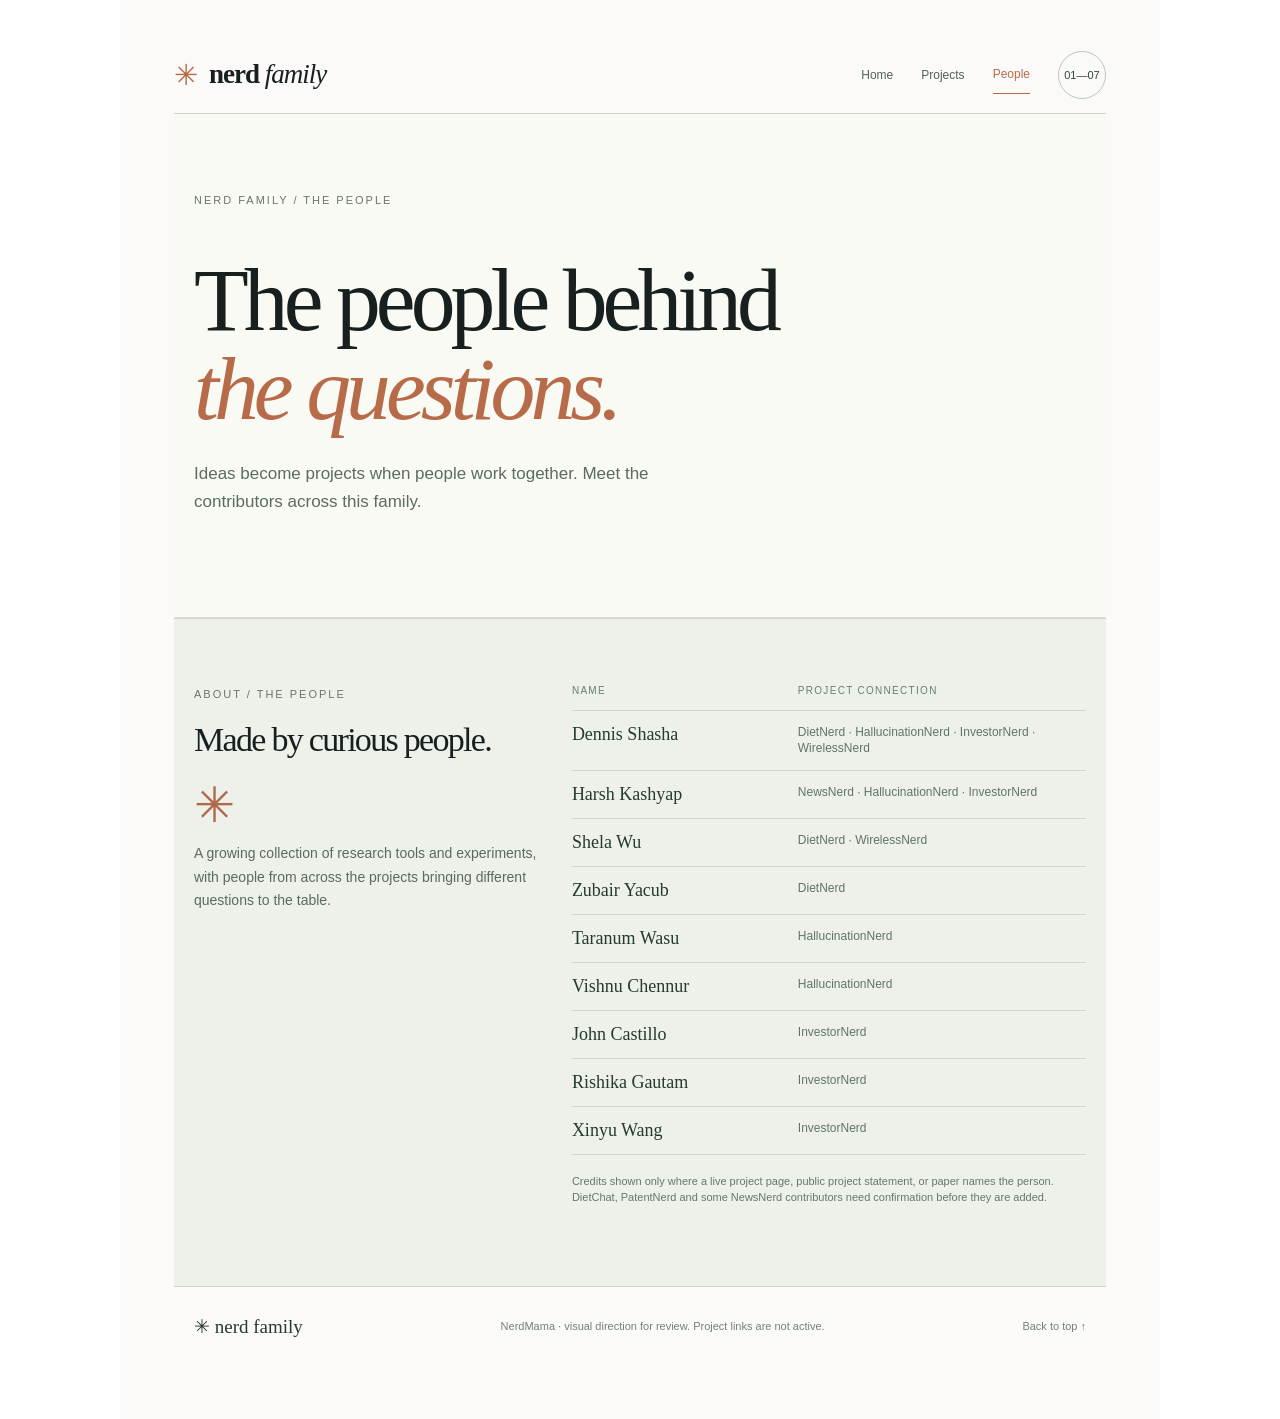
==== people.html @ 0ee161cc "Add Nerd family review site" ====
<!doctype html><html lang="en"><head><meta charset="utf-8"><meta name="viewport" content="width=device-width,initial-scale=1"><meta name="color-scheme" content="light"><title>Nerd family - People</title><link rel="stylesheet" href="styles.css"></head><body><div class="file-card"><div class="site-shell"><header class="masthead"><a href="index.html" class="brand" aria-label="Nerd family home"><span class="brand-symbol">✳</span><span>nerd<span class="brand-small"> family</span></span></a><nav class="mast-right" aria-label="Main navigation"><a href="index.html">Home</a><a href="index.html#projects">Projects</a><a href="people.html" aria-current="page">People</a><span class="edition">01—07</span></nav></header><main class="people-page"><div class="people-page-lead"><span class="eyebrow">NERD FAMILY / THE PEOPLE</span><h1>The people behind<br/><em>the questions.</em></h1><p>Ideas become projects when people work together. Meet the contributors across this family.</p></div><section class="about" id="about"><div class="about-intro"><span class="eyebrow">ABOUT / THE PEOPLE</span><h2>Made by curious people.</h2><div class="about-asterisk" aria-hidden="true">✳</div><p>A growing collection of research tools and experiments, with people from across the projects bringing different questions to the table.</p></div><div class="about-list"><div class="about-row about-head"><span>NAME</span><span>PROJECT CONNECTION</span></div><div class="about-row"><strong>Dennis Shasha</strong><span>DietNerd · HallucinationNerd · InvestorNerd · WirelessNerd</span></div><div class="about-row"><strong>Harsh Kashyap</strong><span>NewsNerd · HallucinationNerd · InvestorNerd</span></div><div class="about-row"><strong>Shela Wu</strong><span>DietNerd · WirelessNerd</span></div><div class="about-row"><strong>Zubair Yacub</strong><span>DietNerd</span></div><div class="about-row"><strong>Taranum Wasu</strong><span>HallucinationNerd</span></div><div class="about-row"><strong>Vishnu Chennur</strong><span>HallucinationNerd</span></div><div class="about-row"><strong>John Castillo</strong><span>InvestorNerd</span></div><div class="about-row"><strong>Rishika Gautam</strong><span>InvestorNerd</span></div><div class="about-row"><strong>Xinyu Wang</strong><span>InvestorNerd</span></div><p class="credits-note">Credits shown only where a live project page, public project statement, or paper names the person. DietChat, PatentNerd and some NewsNerd contributors need confirmation before they are added.</p></div></section></main><footer><span class="footer-mark">✳ nerd family</span><span>NerdMama · visual direction for review. Project links are not active.</span><a href="#top">Back to top ↑</a></footer></div></div><script src="script.js" defer></script></body></html>
---- styles.css ----
html,body{margin:0;min-height:100%;}body{background:#fff;color:#251f21}.file-card{box-sizing:border-box;width:100%;max-width:1040px;margin:0 auto;padding:36px;background:#fbfaf9;display:flex;flex-direction:column;gap:48px}.file-card>*{min-width:0}.file-card a{color:inherit}@media(max-width:767px){.file-card{padding:24px}}

html {
  scroll-behavior: smooth;
}
html,
body,
#root {
  margin: 0;
  min-height: 100%;
}
body {
  background: #fff;
  color: #17201f;
}
.site-shell {
  font-family:
    Arial,
    Helvetica,
    sans-serif;
  max-width: 1180px;
  margin: auto;
  padding: 0 18px;
}
.site-shell * {
  box-sizing: border-box;
}
.masthead {
  height: 78px;
  display: flex;
  align-items: center;
  justify-content: space-between;
  border-bottom: 1px solid #ccd1c9;
}
.brand {
  display: flex;
  gap: 12px;
  align-items: center;
  font-family: Georgia, serif;
  font-weight: bold;
  font-size: 27px;
  letter-spacing: -1px;
}
.brand-symbol {
  font-family: Arial;
  font-size: 29px;
  font-weight: normal;
  color: #b76b49;
}
.brand-small {
  font-weight: normal;
  font-style: italic;
}
.mast-right {
  display: flex;
  gap: 28px;
  align-items: center;
  font: 10px Arial, sans-serif;
  letter-spacing: 1.5px;
  color: #63706b;
}
.edition {
  border: 1px solid #bdc7bf;
  border-radius: 50%;
  width: 48px;
  height: 48px;
  display: grid;
  place-items: center;
  letter-spacing: 0;
  font-size: 11px;
  color: #31443b;
}
.hero {
  min-height: 510px;
  border-bottom: 1px solid #cdd3ca;
  position: relative;
  padding: 49px 20px 48px;
  background: #fafaf5;
}
.hero-top {
  display: flex;
  justify-content: space-between;
}
.eyebrow {
  font: 11px Arial, sans-serif;
  letter-spacing: 2px;
  color: #69756f;
}
.orbit {
  position: absolute;
  right: 7%;
  top: 47px;
  width: 230px;
  height: 230px;
  border: 1px solid #d8dcd2;
  border-radius: 50%;
  transform: rotate(-20deg);
}
.orbit:before,
.orbit:after {
  content: "";
  position: absolute;
  border: 1px solid #d8dcd2;
  border-radius: 50%;
}
.orbit:before {
  inset: 26px;
}
.orbit:after {
  inset: 63px;
}
.orbit b {
  position: absolute;
  left: 87px;
  top: 72px;
  font: 50px Arial;
  color: #b76b49;
  transform: rotate(20deg);
  font-weight: normal;
}
.orbit i {
  position: absolute;
  width: 6px;
  height: 6px;
  background: #4e6b60;
  border-radius: 50%;
}
.orbit i:nth-of-type(1) {
  top: 7px;
  left: 92px;
}
.orbit i:nth-of-type(2) {
  right: 8px;
  top: 113px;
}
.orbit i:nth-of-type(3) {
  bottom: 5px;
  left: 120px;
}
.orbit i:nth-of-type(4) {
  left: 30px;
  bottom: 52px;
}
.hero h1 {
  font:
    normal clamp(58px, 8vw, 112px)/.94 Georgia,
    "Times New Roman",
    serif;
  letter-spacing: -.065em;
  margin: 82px 0 50px;
  max-width: 850px;
  position: relative;
}
.hero h1 em {
  font-weight: normal;
  color: #b76b49;
}
.hero-bottom {
  display: flex;
  justify-content: space-between;
  align-items: end;
  gap: 30px;
}
.hero-bottom p {
  font-size: 16px;
  line-height: 1.6;
  max-width: 410px;
  margin: 0;
  color: #4e5a54;
}
.explore {
  font-size: 13px;
  color: #263a30;
  border-bottom: 1px solid #263a30;
  text-decoration: none;
  padding-bottom: 9px;
  min-width: 160px;
  display: flex;
  justify-content: space-between;
}
.catalog {
  padding: 76px 20px 92px;
}
.section-top {
  display: flex;
  justify-content: space-between;
  align-items: end;
  gap: 35px;
}
.section-top h2 {
  font: normal 49px/1.05 Georgia, serif;
  letter-spacing: -.05em;
  margin: 16px 0 0;
}
.section-top p {
  font-size: 14px;
  line-height: 1.6;
  max-width: 260px;
  color: #66716a;
  margin: 0 0 5px;
}
.filters {
  display: flex;
  gap: 8px;
  flex-wrap: wrap;
  margin: 35px 0 25px;
}
.filters button {
  font: 12px Arial;
  color: #56645b;
  background: #fff;
  border: 1px solid #d6dcd4;
  padding: 12px 17px;
  border-radius: 3px;
  cursor: pointer;
  min-height: 44px;
}
.filters button.active {
  background: #263d34;
  border-color: #263d34;
  color: #fff;
}
.filters button:hover:not(.active) {
  border-color: #263d34;
  color: #263d34;
}
.project-grid {
  display: grid;
  grid-template-columns: repeat(3, minmax(0, 1fr));
  gap: 18px;
}
.project {
  min-width: 0;
  border: 1px solid #d9dfd6;
  background: #fff;
  transition: transform .25s ease, box-shadow .25s ease;
}
.project:hover {
  transform: translateY(-3px);
  box-shadow: 0 10px 25px #20352813;
}
.art-frame {
  height: 162px;
  position: relative;
  overflow: hidden;
  background: #e4e8df;
}
.index {
  position: absolute;
  right: 14px;
  top: 14px;
  font: 10px Arial;
  letter-spacing: 1px;
  background: #fff9;
  padding: 7px;
  color: #345044;
}
.art {
  height: 100%;
  width: 100%;
  position: relative;
  overflow: hidden;
}
.art-inner {
  width: 100%;
  height: 100%;
  position: relative;
}
.art i {
  position: absolute;
  display: block;
}
.art-waves {
  background: #cadad0;
}
.art-waves i {
  width: 230px;
  height: 230px;
  border: 1.5px solid #366c5d;
  border-radius: 50%;
  top: 35px;
  left: 25%;
}
.art-waves i:nth-child(2) {
  top: 47px;
  left: 29%;
}
.art-waves i:nth-child(3) {
  top: 59px;
  left: 33%;
}
.art-waves i:nth-child(4) {
  top: 71px;
  left: 37%;
}
.art-waves i:nth-child(5) {
  top: 83px;
  left: 41%;
}
.art-rings {
  background: #e5d4c1;
}
.art-rings i {
  width: 120px;
  height: 120px;
  border: 1.5px solid #935e47;
  border-radius: 50%;
  top: 20px;
  left: calc(50% - 60px);
}
.art-rings i:nth-child(2) {
  transform: scale(.75);
}
.art-rings i:nth-child(3) {
  transform: scale(.5);
}
.art-rings i:nth-child(4) {
  transform: scale(.25);
  background: #935e47;
}
.art-lines {
  background: #d9ded4;
}
.art-lines i {
  width: 140%;
  height: 1px;
  background: #496457;
  top: 25%;
  left: -20%;
  transform: rotate(-12deg);
}
.art-lines i:nth-child(2) {
  top: 38%;
  transform: rotate(11deg);
}
.art-lines i:nth-child(3) {
  top: 51%;
}
.art-lines i:nth-child(4) {
  top: 65%;
  transform: rotate(11deg);
}
.art-lines i:nth-child(5) {
  top: 78%;
}
.art-globe {
  background: #d4dedb;
}
.art-globe i {
  width: 125px;
  height: 125px;
  border: 1px solid #426a68;
  border-radius: 50%;
  top: 18px;
  left: calc(50% - 62px);
}
.art-globe i:nth-child(2) {
  transform: scaleX(.45);
}
.art-globe i:nth-child(3) {
  height: 1px;
  top: 58px;
}
.art-globe i:nth-child(4) {
  height: 1px;
  top: 97px;
}
.art-pulse {
  background: #e7d9d1;
}
.art-pulse i {
  width: 15%;
  height: 1px;
  background: #a66c51;
  left: 8%;
  top: 50%;
}
.art-pulse i:nth-child(2) {
  height: 50px;
  width: 1px;
  left: 23%;
  top: 28%;
  transform: rotate(20deg);
}
.art-pulse i:nth-child(3) {
  height: 85px;
  width: 1px;
  left: 40%;
  top: 28%;
  transform: rotate(-32deg);
}
.art-pulse i:nth-child(4) {
  height: 50px;
  width: 1px;
  left: 65%;
  top: 31%;
  transform: rotate(28deg);
}
.art-pulse i:nth-child(5) {
  left: 80%;
}
.art-verify {
  background: #dce1d5;
}
.art-verify i {
  width: 90px;
  height: 90px;
  border: 1px solid #557160;
  top: 35px;
  left: calc(50% - 45px);
  transform: rotate(45deg);
}
.art-verify i:nth-child(2) {
  width: 40px;
  height: 40px;
  top: 60px;
  left: calc(50% - 20px);
  background: #557160;
}
.art-verify i:nth-child(n+3) {
  display: none;
}
.art-bars {
  background: #e3e2d4;
}
.art-bars i {
  width: 18px;
  height: 32px;
  background: #627761;
  bottom: 25px;
  left: 30%;
}
.art-bars i:nth-child(2) {
  height: 70px;
  left: 40%;
}
.art-bars i:nth-child(3) {
  height: 53px;
  left: 50%;
}
.art-bars i:nth-child(4) {
  height: 100px;
  left: 60%;
}
.art-bars i:nth-child(5) {
  height: 79px;
  left: 70%;
}
.art-patent {
  background: #dfddd3;
}
.art-patent i {
  border: 1px solid #81786a;
  width: 83px;
  height: 105px;
  top: 28px;
  left: calc(50% - 42px);
}
.art-patent i:nth-child(2) {
  width: 65px;
  height: 1px;
  top: 57px;
  left: calc(50% - 32px);
}
.art-patent i:nth-child(3) {
  width: 65px;
  height: 1px;
  top: 75px;
  left: calc(50% - 32px);
}
.art-patent i:nth-child(4) {
  width: 45px;
  height: 1px;
  top: 93px;
  left: calc(50% - 32px);
}
.art-patent i:nth-child(5) {
  display: none;
}
.art-signal {
  background: #d5e0df;
}
.art-signal i {
  border: 1px solid #55777a;
  border-radius: 50%;
  width: 38px;
  height: 38px;
  top: 100px;
  left: calc(50% - 19px);
}
.art-signal i:nth-child(2) {
  width: 90px;
  height: 90px;
  top: 74px;
  left: calc(50% - 45px);
}
.art-signal i:nth-child(3) {
  width: 145px;
  height: 145px;
  top: 47px;
  left: calc(50% - 72px);
}
.art-signal i:nth-child(4) {
  width: 200px;
  height: 200px;
  top: 20px;
  left: calc(50% - 100px);
}
.art-signal i:nth-child(5) {
  display: none;
}
.project-copy {
  padding: 20px 20px 22px;
}
.project-meta {
  display: flex;
  justify-content: space-between;
  color: #668076;
  font-size: 10px;
  letter-spacing: 1.5px;
}
.arrow {
  font-size: 18px;
  line-height: 10px;
  color: #547365;
}
.project h3 {
  font: normal 29px/1.15 Georgia, serif;
  letter-spacing: -.04em;
  margin: 15px 0 8px;
}
.project p {
  font-size: 13px;
  line-height: 1.55;
  color: #647168;
  margin: 0;
  min-height: 42px;
}
.domain {
  font: 11px Arial;
  letter-spacing: .3px;
  color: #7b857e;
  border-top: 1px solid #e0e4dd;
  margin-top: 22px;
  padding-top: 15px;
}
.featured {
  grid-column: span 2;
  display: grid;
  grid-template-columns: 53% 47%;
  min-height: 263px;
}
.featured .art-frame {
  height: auto;
  min-height: 263px;
}
.featured .art-waves i {
  width: 360px;
  height: 360px;
  top: 25px;
}
.featured .art-waves i:nth-child(2) {
  top: 40px;
}
.featured .art-waves i:nth-child(3) {
  top: 55px;
}
.featured .art-waves i:nth-child(4) {
  top: 70px;
}
.featured .art-waves i:nth-child(5) {
  top: 85px;
}
.featured .project-copy {
  display: flex;
  flex-direction: column;
  padding: 25px 28px;
}
.featured h3 {
  font-size: 43px;
  margin-top: 45px;
}
.featured .domain {
  margin-top: auto;
}
footer {
  border-top: 1px solid #cdd3ca;
  padding: 28px 20px 45px;
  display: flex;
  justify-content: space-between;
  gap: 16px;
  align-items: center;
  font-size: 11px;
  color: #758077;
}
.footer-mark {
  font: 19px Georgia, serif;
  color: #253a31;
}
footer a {
  color: #314b3d;
  text-decoration: none;
}
@media (max-width: 760px) {
  .site-shell {
    padding: 0 6px;
  }
  .masthead {
    height: 63px;
    padding: 0 14px;
  }
  .brand {
    font-size: 21px;
  }
  .brand-symbol {
    font-size: 23px;
  }
  .mast-right > span:first-child {
    display: none;
  }
  .edition {
    width: 39px;
    height: 39px;
    font-size: 9px;
  }
  .hero {
    min-height: 490px;
    padding: 36px 18px 33px;
  }
  .orbit {
    width: 130px;
    height: 130px;
    right: 5%;
    top: 62px;
  }
  .orbit:before {
    inset: 17px;
  }
  .orbit:after {
    inset: 39px;
  }
  .orbit b {
    font-size: 30px;
    left: 48px;
    top: 36px;
  }
  .hero h1 {
    font-size: clamp(50px, 12vw, 78px);
    margin: 157px 0 34px;
    line-height: .97;
  }
  .hero-bottom {
    display: block;
  }
  .hero-bottom p {
    font-size: 14px;
    line-height: 1.55;
    max-width: 320px;
  }
  .explore {
    margin-top: 22px;
    max-width: 200px;
  }
  .catalog {
    padding: 49px 18px 60px;
  }
  .section-top {
    display: block;
  }
  .section-top h2 {
    font-size: 37px;
  }
  .section-top p {
    font-size: 13px;
    margin-top: 13px;
  }
  .filters {
    margin: 24px 0 20px;
    gap: 7px;
  }
  .filters button {
    padding: 10px 12px;
    font-size: 11px;
  }
  .project-grid {
    grid-template-columns: 1fr;
    gap: 14px;
  }
  .featured {
    grid-column: auto;
    display: block;
    min-height: 0;
  }
  .featured .art-frame {
    min-height: 0;
    height: 162px;
  }
  .featured .project-copy {
    padding: 20px;
    display: block;
  }
  .featured h3 {
    font-size: 29px;
    margin: 15px 0 8px;
  }
  .featured .domain {
    margin-top: 22px;
  }
  .project h3 {
    font-size: 27px;
  }
  footer {
    padding: 25px 18px 35px;
    align-items: start;
    flex-wrap: wrap;
    line-height: 1.5;
  }
  footer span:nth-child(2) {
    order: 3;
    width: 100%;
  }
}
@media (min-width: 761px) {
  .project-grid:has(.featured) > .project:last-child {
    grid-column: span 3;
    display: grid;
    grid-template-columns: 38% 62%;
    min-height: 180px;
  }
  .project-grid:has(.featured) > .project:last-child .art-frame {
    height: auto;
    min-height: 180px;
  }
  .project-grid:has(.featured) > .project:last-child .project-copy {
    padding: 22px 28px;
    display: flex;
    flex-direction: column;
  }
  .project-grid:has(.featured) > .project:last-child h3 {
    margin: 22px 0 6px;
  }
  .project-grid:has(.featured) > .project:last-child p {
    min-height: 0;
  }
  .project-grid:has(.featured) > .project:last-child .domain {
    margin-top: auto;
  }
}
.mast-right a {
  color: #506259;
  text-decoration: none;
  font-size: 12px;
  letter-spacing: 0;
  text-transform: none;
  padding: 12px 0;
}
.mast-right a:hover {
  color: #b76b49;
}
.about {
  background: #edf1ea;
  border-top: 1px solid #cfd8ce;
  padding: 65px 20px 80px;
  display: grid;
  grid-template-columns: 39% 61%;
  gap: 30px;
}
.about h2 {
  font: normal 52px/1.05 Georgia, serif;
  letter-spacing: -.05em;
  margin: 20px 0;
}
.about-intro p {
  font-size: 15px;
  line-height: 1.65;
  color: #5c6960;
  max-width: 350px;
}
.about-list {
  padding-right: 30px;
}
.about-row {
  display: grid;
  grid-template-columns: 42% 58%;
  border-bottom: 1px solid #cdd6cc;
  padding: 13px 0;
  gap: 10px;
  font-size: 12px;
  line-height: 1.35;
  color: #63736a;
}
.about-row strong {
  font: normal 18px Georgia, serif;
  color: #273a31;
}
.about-head {
  font-size: 10px;
  letter-spacing: 1.3px;
  padding-top: 0;
  color: #687d72;
}
.credits-note {
  font-size: 11px;
  color: #66776c;
  line-height: 1.5;
  margin: 18px 0 0;
}
@media (max-width: 760px) {
  .mast-right {
    gap: 10px;
  }
  .mast-right a {
    font-size: 10px;
  }
  .edition {
    display: none;
  }
  .about {
    display: block;
    padding: 50px 18px;
  }
  .about h2 {
    font-size: 39px;
  }
  .about-intro p {
    font-size: 13px;
  }
  .about-list {
    padding: 20px 0 0;
  }
  .about-row {
    grid-template-columns: 42% 58%;
    font-size: 11px;
  }
  .about-row strong {
    font-size: 15px;
  }
}
.concept-note {
  font-size: 12px;
  line-height: 1.5;
  color: #66736b;
  border-left: 2px solid #bd8b70;
  padding: 3px 0 3px 12px;
  margin: 0 0 20px;
  max-width: 720px;
}
.alias {
  font: 11px Arial;
  color: #a2694f;
  margin-top: 12px;
}
.project .alias + .domain {
  margin-top: 11px;
}
.orbit-image {
  position: absolute;
  right: 6%;
  top: 42px;
  width: 220px;
  height: 240px;
  object-fit: cover;
  mix-blend-mode: multiply;
}
@media (max-width: 760px) {
  .orbit-image {
    width: 130px;
    height: 145px;
    right: 4%;
    top: 55px;
  }
}
.hero-links {
  display: flex;
  gap: 24px;
  align-items: center;
}
.meet-link {
  font-size: 13px;
  color: #556c5c;
  text-decoration: none;
  border-bottom: 1px solid #9cae9f;
  padding-bottom: 9px;
  min-width: 136px;
  display: flex;
  justify-content: space-between;
}
.meet-link:hover,
.explore:hover {
  color: #a65f40;
  border-color: #a65f40;
}
.mast-right a:focus-visible,
.explore:focus-visible,
.meet-link:focus-visible,
.filters button:focus-visible,
footer a:focus-visible {
  outline: 2px solid #af6548;
  outline-offset: 3px;
}
.about {
  position: relative;
}
.about-asterisk {
  font: normal 49px Georgia, serif;
  color: #af694c;
  margin: 6px 0 0;
}
.about-intro {
  position: relative;
}
.about-intro p {
  margin-top: 8px;
}
.art-inner {
  transition: transform .5s ease;
}
.project:hover .art-inner {
  transform: scale(1.05);
}
.orbit-image {
  animation: orbit-settle 1.1s cubic-bezier(.2, .7, .2, 1) both;
}
@keyframes orbit-settle {
  from {
    opacity: 0;
    transform: translateY(12px) rotate(-8deg);
  }
  to {
    opacity: 1;
    transform: translateY(0) rotate(0);
  }
}
@media (max-width: 760px) {
  .hero-links {
    display: flex;
    flex-wrap: wrap;
    gap: 13px 24px;
    align-items: start;
    margin-top: 23px;
  }
  .hero-links .explore {
    margin-top: 0;
  }
  .meet-link {
    font-size: 13px;
    min-width: 145px;
  }
  .about-asterisk {
    font-size: 37px;
  }
}
@media (max-width: 380px) {
  .hero-links {
    display: block;
  }
  .meet-link {
    margin-top: 15px;
    max-width: 175px;
  }
}
@media (prefers-reduced-motion: reduce) {
  html {
    scroll-behavior: auto;
  }
  .project,
  .art-inner,
  .orbit-image {
    transition: none !important;
    animation: none !important;
  }
  .project:hover,
  .project:hover .art-inner {
    transform: none;
  }
}
.orbit-image {
  animation: none;
}
.orbit-svg {
  position: absolute;
  right: 6%;
  top: 42px;
  width: 220px;
  height: 240px;
}
.orbit-rotator {
  transform-origin: 125px 125px;
  animation: orbit-gentle 22s linear infinite;
}
.wave-svg,
.globe-svg,
.signal-svg {
  width: 100%;
  height: 100%;
  display: block;
}
.wave-path {
  stroke-dasharray: 270;
  stroke-dashoffset: 270;
  animation: draw-wave 1.5s cubic-bezier(.2, .8, .2, 1) forwards;
}
.globe-dot {
  transform-origin: 160px 85px;
  animation: globe-travel 8s ease-in-out infinite;
}
.signal-ring {
  transform-origin: 160px 135px;
  animation: signal-breathe 4.3s ease-in-out infinite;
}
.project:hover .wave-svg {
  transform: translateX(3px);
  transition: transform .4s ease;
}
.project:hover .globe-svg {
  transform: rotate(7deg);
  transition: transform .4s ease;
}
@keyframes orbit-gentle {
  to {
    transform: rotate(360deg);
  }
}
@keyframes draw-wave {
  to {
    stroke-dashoffset: 0;
  }
}
@keyframes globe-travel {
  0%, 100% {
    transform: rotate(0);
  }
  50% {
    transform: rotate(180deg);
  }
}
@keyframes signal-breathe {
  0%, 100% {
    opacity: .5;
    transform: scale(.97);
  }
  50% {
    opacity: 1;
    transform: scale(1.04);
  }
}
@media (max-width: 760px) {
  .orbit-svg {
    right: 4%;
    top: 55px;
    width: 130px;
    height: 145px;
  }
}
@media (prefers-reduced-motion: reduce) {
  .orbit-rotator,
  .wave-path,
  .globe-dot,
  .signal-ring {
    animation: none !important;
  }
  .wave-path {
    stroke-dashoffset: 0;
  }
  .project:hover .wave-svg,
  .project:hover .globe-svg {
    transform: none;
    transition: none;
  }
}
.brand {
  text-decoration: none;
  color: inherit;
}
.mast-right a[aria-current=page] {
  color: #b76b49;
  border-bottom: 1px solid #b76b49;
}
.people-page-lead {
  padding: 76px 20px 85px;
  background: #fafaf5;
  border-bottom: 1px solid #d7ded3;
}
.people-page-lead h1 {
  font: normal clamp(52px, 7vw, 96px)/.99 Georgia, serif;
  letter-spacing: -.055em;
  margin: 48px 0 27px;
}
.people-page-lead h1 em {
  color: #b76b49;
  font-weight: normal;
}
.people-page-lead p {
  font-size: 17px;
  line-height: 1.6;
  color: #5c6b61;
  max-width: 470px;
}
.people-page .about {
  min-height: 620px;
}
.people-page .about h2 {
  font-size: 34px;
}
.people-page .about-intro p {
  font-size: 14px;
}
@media (max-width: 760px) {
  .people-page-lead {
    padding: 65px 18px 75px;
  }
  .people-page-lead h1 {
    font-size: clamp(48px, 12vw, 65px);
    margin: 70px 0 25px;
  }
  .people-page-lead p {
    font-size: 14px;
  }
  .people-page .about {
    min-height: 0;
  }
  .people-page .about h2 {
    font-size: 30px;
  }
}
.wave-path {
  stroke-dasharray: none;
  stroke-dashoffset: 0;
  animation: none;
}
.project:hover .wave-path {
  animation: wave-breathe 2.5s ease-in-out infinite;
}
@keyframes wave-breathe {
  0%, 100% {
    opacity: 1;
  }
  50% {
    opacity: .58;
  }
}
.field-svg {
  display: block;
  width: 100%;
  height: 100%;
}
.grain {
  animation: grain-drift 4s ease-in-out infinite;
}
.news-sweep {
  animation: news-scan 5.5s ease-in-out infinite;
}
.pulse-line {
  stroke-dasharray: 280;
  stroke-dashoffset: 0;
  animation: pulse-scan 4.5s ease-in-out infinite;
}
.verify-check {
  stroke-dasharray: 50;
  stroke-dashoffset: 0;
  animation: verify-mark 5s ease-in-out infinite;
}
.candle {
  transform-box: fill-box;
  transform-origin: bottom center;
  animation: candle-rise 4.2s ease-in-out infinite;
}
.candle:nth-child(2) {
  animation-delay: .45s;
}
.candle:nth-child(3) {
  animation-delay: .9s;
}
.candle:nth-child(4) {
  animation-delay: 1.35s;
}
.blueprint-dot {
  animation: signal-breathe 3s ease-in-out infinite;
}
@keyframes grain-drift {
  50% {
    transform: translate(5px, -4px);
  }
}
@keyframes news-scan {
  0%, 100% {
    opacity: .25;
    transform: translateY(0);
  }
  50% {
    opacity: .75;
    transform: translateY(5px);
  }
}
@keyframes pulse-scan {
  0%, 100% {
    opacity: .62;
    stroke-dashoffset: 0;
  }
  50% {
    opacity: 1;
    stroke-dashoffset: 9;
  }
}
@keyframes verify-mark {
  0%, 100% {
    stroke-dashoffset: 0;
  }
  45% {
    stroke-dashoffset: 0;
  }
  55% {
    stroke-dashoffset: 50;
  }
  72% {
    stroke-dashoffset: 0;
  }
}
@keyframes candle-rise {
  0%, 100% {
    transform: scaleY(1);
  }
  50% {
    transform: scaleY(1.16);
  }
}
@media (prefers-reduced-motion: reduce) {
  .grain,
  .news-sweep,
  .pulse-line,
  .verify-check,
  .candle,
  .blueprint-dot {
    animation: none !important;
  }
}
.chat-heart,
.diet-heart {
  stroke-dasharray: 360;
  stroke-dashoffset: 0;
}
.project:hover .chat-heart {
  animation: heart-ink 1s ease-out;
}
.project:hover .diet-heart {
  animation: heart-ink 1s ease-out;
}
.chat-dot {
  animation: chat-blink 3.4s ease-in-out infinite;
}
@keyframes heart-ink {
  from {
    stroke-dashoffset: 360;
  }
  to {
    stroke-dashoffset: 0;
  }
}
@keyframes chat-blink {
  0%, 70%, 100% {
    opacity: 1;
  }
  80% {
    opacity: .25;
  }
}
@media (prefers-reduced-motion: reduce) {
  .project:hover .chat-heart,
  .project:hover .diet-heart,
  .chat-dot {
    animation: none !important;
  }
}
@media (min-width: 761px) {
  .project-grid:has(.featured) > .project:last-child {
    grid-column: auto;
    display: block;
    min-height: 0;
  }
  .project-grid:has(.featured) > .project:last-child .art-frame {
    height: 162px;
    min-height: 0;
  }
  .project-grid:has(.featured) > .project:last-child .project-copy {
    display: block;
    padding: 20px 20px 22px;
  }
  .project-grid:has(.featured) > .project:last-child h3 {
    margin: 15px 0 8px;
  }
  .project-grid:has(.featured) > .project:last-child p {
    min-height: 42px;
  }
  .project-grid:has(.featured) > .project:last-child .domain {
    margin-top: 22px;
  }
}
@media (min-width: 761px) {
  .project-grid:has(.featured) > .project:last-child {
    grid-column: span 2;
    display: grid;
    grid-template-columns: 47% 53%;
    min-height: 235px;
  }
  .project-grid:has(.featured) > .project:last-child .art-frame {
    height: auto;
    min-height: 235px;
  }
  .project-grid:has(.featured) > .project:last-child .project-copy {
    padding: 24px 27px;
    display: flex;
    flex-direction: column;
  }
  .project-grid:has(.featured) > .project:last-child h3 {
    font-size: 34px;
    margin: 30px 0 8px;
  }
  .project-grid:has(.featured) > .project:last-child p {
    min-height: 0;
  }
  .project-grid:has(.featured) > .project:last-child .domain {
    margin-top: auto;
  }
}

html {scroll-behavior:smooth} html,body,#root{margin:0;min-height:100%} body{background:#fff;color:#17201f} .site-shell{font-family:Arial,Helvetica,sans-serif;max-width:1180px;margin:auto;padding:0 18px} .site-shell *{box-sizing:border-box} .masthead{height:78px;display:flex;align-items:center;justify-content:space-between;border-bottom:1px solid #ccd1c9}.brand{display:flex;gap:12px;align-items:center;font-family:Georgia,serif;font-weight:bold;font-size:27px;letter-spacing:-1px}.brand-symbol{font-family:Arial;font-size:29px;font-weight:normal;color:#b76b49}.brand-small{font-weight:normal;font-style:italic}.mast-right{display:flex;gap:28px;align-items:center;font:10px Arial,sans-serif;letter-spacing:1.5px;color:#63706b}.edition{border:1px solid #bdc7bf;border-radius:50%;width:48px;height:48px;display:grid;place-items:center;letter-spacing:0;font-size:11px;color:#31443b}.hero{min-height:510px;border-bottom:1px solid #cdd3ca;position:relative;padding:49px 20px 48px;background:#fafaf5}.hero-top{display:flex;justify-content:space-between}.eyebrow{font:11px Arial,sans-serif;letter-spacing:2px;color:#69756f}.orbit{position:absolute;right:7%;top:47px;width:230px;height:230px;border:1px solid #d8dcd2;border-radius:50%;transform:rotate(-20deg)}.orbit:before,.orbit:after{content:'';position:absolute;border:1px solid #d8dcd2;border-radius:50%}.orbit:before{inset:26px}.orbit:after{inset:63px}.orbit b{position:absolute;left:87px;top:72px;font:50px Arial;color:#b76b49;transform:rotate(20deg);font-weight:normal}.orbit i{position:absolute;width:6px;height:6px;background:#4e6b60;border-radius:50%}.orbit i:nth-of-type(1){top:7px;left:92px}.orbit i:nth-of-type(2){right:8px;top:113px}.orbit i:nth-of-type(3){bottom:5px;left:120px}.orbit i:nth-of-type(4){left:30px;bottom:52px}.hero h1{font:normal clamp(58px,8vw,112px)/.94 Georgia,'Times New Roman',serif;letter-spacing:-.065em;margin:82px 0 50px;max-width:850px;position:relative}.hero h1 em{font-weight:normal;color:#b76b49}.hero-bottom{display:flex;justify-content:space-between;align-items:end;gap:30px}.hero-bottom p{font-size:16px;line-height:1.6;max-width:410px;margin:0;color:#4e5a54}.explore{font-size:13px;color:#263a30;border-bottom:1px solid #263a30;text-decoration:none;padding-bottom:9px;min-width:160px;display:flex;justify-content:space-between}.catalog{padding:76px 20px 92px}.section-top{display:flex;justify-content:space-between;align-items:end;gap:35px}.section-top h2{font:normal 49px/1.05 Georgia,serif;letter-spacing:-.05em;margin:16px 0 0}.section-top p{font-size:14px;line-height:1.6;max-width:260px;color:#66716a;margin:0 0 5px}.filters{display:flex;gap:8px;flex-wrap:wrap;margin:35px 0 25px}.filters button{font:12px Arial;color:#56645b;background:#fff;border:1px solid #d6dcd4;padding:12px 17px;border-radius:3px;cursor:pointer;min-height:44px}.filters button.active{background:#263d34;border-color:#263d34;color:#fff}.filters button:hover:not(.active){border-color:#263d34;color:#263d34}.project-grid{display:grid;grid-template-columns:repeat(3,minmax(0,1fr));gap:18px}.project{min-width:0;border:1px solid #d9dfd6;background:#fff;transition:transform .25s ease,box-shadow .25s ease}.project:hover{transform:translateY(-3px);box-shadow:0 10px 25px #20352813}.art-frame{height:162px;position:relative;overflow:hidden;background:#e4e8df}.index{position:absolute;right:14px;top:14px;font:10px Arial;letter-spacing:1px;background:#fff9;padding:7px;color:#345044}.art{height:100%;width:100%;position:relative;overflow:hidden}.art-inner{width:100%;height:100%;position:relative}.art i{position:absolute;display:block}.art-waves{background:#cadad0}.art-waves i{width:230px;height:230px;border:1.5px solid #366c5d;border-radius:50%;top:35px;left:25%}.art-waves i:nth-child(2){top:47px;left:29%}.art-waves i:nth-child(3){top:59px;left:33%}.art-waves i:nth-child(4){top:71px;left:37%}.art-waves i:nth-child(5){top:83px;left:41%}.art-rings{background:#e5d4c1}.art-rings i{width:120px;height:120px;border:1.5px solid #935e47;border-radius:50%;top:20px;left:calc(50% - 60px)}.art-rings i:nth-child(2){transform:scale(.75)}.art-rings i:nth-child(3){transform:scale(.5)}.art-rings i:nth-child(4){transform:scale(.25);background:#935e47}.art-lines{background:#d9ded4}.art-lines i{width:140%;height:1px;background:#496457;top:25%;left:-20%;transform:rotate(-12deg)}.art-lines i:nth-child(2){top:38%;transform:rotate(11deg)}.art-lines i:nth-child(3){top:51%}.art-lines i:nth-child(4){top:65%;transform:rotate(11deg)}.art-lines i:nth-child(5){top:78%}.art-globe{background:#d4dedb}.art-globe i{width:125px;height:125px;border:1px solid #426a68;border-radius:50%;top:18px;left:calc(50% - 62px)}.art-globe i:nth-child(2){transform:scaleX(.45)}.art-globe i:nth-child(3){height:1px;top:58px}.art-globe i:nth-child(4){height:1px;top:97px}.art-pulse{background:#e7d9d1}.art-pulse i{width:15%;height:1px;background:#a66c51;left:8%;top:50%}.art-pulse i:nth-child(2){height:50px;width:1px;left:23%;top:28%;transform:rotate(20deg)}.art-pulse i:nth-child(3){height:85px;width:1px;left:40%;top:28%;transform:rotate(-32deg)}.art-pulse i:nth-child(4){height:50px;width:1px;left:65%;top:31%;transform:rotate(28deg)}.art-pulse i:nth-child(5){left:80%}.art-verify{background:#dce1d5}.art-verify i{width:90px;height:90px;border:1px solid #557160;top:35px;left:calc(50% - 45px);transform:rotate(45deg)}.art-verify i:nth-child(2){width:40px;height:40px;top:60px;left:calc(50% - 20px);background:#557160}.art-verify i:nth-child(n+3){display:none}.art-bars{background:#e3e2d4}.art-bars i{width:18px;height:32px;background:#627761;bottom:25px;left:30%}.art-bars i:nth-child(2){height:70px;left:40%}.art-bars i:nth-child(3){height:53px;left:50%}.art-bars i:nth-child(4){height:100px;left:60%}.art-bars i:nth-child(5){height:79px;left:70%}.art-patent{background:#dfddd3}.art-patent i{border:1px solid #81786a;width:83px;height:105px;top:28px;left:calc(50% - 42px)}.art-patent i:nth-child(2){width:65px;height:1px;top:57px;left:calc(50% - 32px)}.art-patent i:nth-child(3){width:65px;height:1px;top:75px;left:calc(50% - 32px)}.art-patent i:nth-child(4){width:45px;height:1px;top:93px;left:calc(50% - 32px)}.art-patent i:nth-child(5){display:none}.art-signal{background:#d5e0df}.art-signal i{border:1px solid #55777a;border-radius:50%;width:38px;height:38px;top:100px;left:calc(50% - 19px)}.art-signal i:nth-child(2){width:90px;height:90px;top:74px;left:calc(50% - 45px)}.art-signal i:nth-child(3){width:145px;height:145px;top:47px;left:calc(50% - 72px)}.art-signal i:nth-child(4){width:200px;height:200px;top:20px;left:calc(50% - 100px)}.art-signal i:nth-child(5){display:none}.project-copy{padding:20px 20px 22px}.project-meta{display:flex;justify-content:space-between;color:#668076;font-size:10px;letter-spacing:1.5px}.arrow{font-size:18px;line-height:10px;color:#547365}.project h3{font:normal 29px/1.15 Georgia,serif;letter-spacing:-.04em;margin:15px 0 8px}.project p{font-size:13px;line-height:1.55;color:#647168;margin:0;min-height:42px}.domain{font:11px Arial;letter-spacing:.3px;color:#7b857e;border-top:1px solid #e0e4dd;margin-top:22px;padding-top:15px}.featured{grid-column:span 2;display:grid;grid-template-columns:53% 47%;min-height:263px}.featured .art-frame{height:auto;min-height:263px}.featured .art-waves i{width:360px;height:360px;top:25px}.featured .art-waves i:nth-child(2){top:40px}.featured .art-waves i:nth-child(3){top:55px}.featured .art-waves i:nth-child(4){top:70px}.featured .art-waves i:nth-child(5){top:85px}.featured .project-copy{display:flex;flex-direction:column;padding:25px 28px}.featured h3{font-size:43px;margin-top:45px}.featured .domain{margin-top:auto}footer{border-top:1px solid #cdd3ca;padding:28px 20px 45px;display:flex;justify-content:space-between;gap:16px;align-items:center;font-size:11px;color:#758077}.footer-mark{font:19px Georgia,serif;color:#253a31}footer a{color:#314b3d;text-decoration:none}@media(max-width:760px){.site-shell{padding:0 6px}.masthead{height:63px;padding:0 14px}.brand{font-size:21px}.brand-symbol{font-size:23px}.mast-right>span:first-child{display:none}.edition{width:39px;height:39px;font-size:9px}.hero{min-height:490px;padding:36px 18px 33px}.orbit{width:130px;height:130px;right:5%;top:62px}.orbit:before{inset:17px}.orbit:after{inset:39px}.orbit b{font-size:30px;left:48px;top:36px}.hero h1{font-size:clamp(50px,12vw,78px);margin:157px 0 34px;line-height:.97}.hero-bottom{display:block}.hero-bottom p{font-size:14px;line-height:1.55;max-width:320px}.explore{margin-top:22px;max-width:200px}.catalog{padding:49px 18px 60px}.section-top{display:block}.section-top h2{font-size:37px}.section-top p{font-size:13px;margin-top:13px}.filters{margin:24px 0 20px;gap:7px}.filters button{padding:10px 12px;font-size:11px}.project-grid{grid-template-columns:1fr;gap:14px}.featured{grid-column:auto;display:block;min-height:0}.featured .art-frame{min-height:0;height:162px}.featured .project-copy{padding:20px;display:block}.featured h3{font-size:29px;margin:15px 0 8px}.featured .domain{margin-top:22px}.project h3{font-size:27px}footer{padding:25px 18px 35px;align-items:start;flex-wrap:wrap;line-height:1.5}footer span:nth-child(2){order:3;width:100%}}
@media(min-width:761px){.project-grid:has(.featured)>.project:last-child{grid-column:span 3;display:grid;grid-template-columns:38% 62%;min-height:180px}.project-grid:has(.featured)>.project:last-child .art-frame{height:auto;min-height:180px}.project-grid:has(.featured)>.project:last-child .project-copy{padding:22px 28px;display:flex;flex-direction:column}.project-grid:has(.featured)>.project:last-child h3{margin:22px 0 6px}.project-grid:has(.featured)>.project:last-child p{min-height:0}.project-grid:has(.featured)>.project:last-child .domain{margin-top:auto}}
.mast-right a{color:#506259;text-decoration:none;font-size:12px;letter-spacing:0;text-transform:none;padding:12px 0}.mast-right a:hover{color:#b76b49}.about{background:#edf1ea;border-top:1px solid #cfd8ce;padding:65px 20px 80px;display:grid;grid-template-columns:39% 61%;gap:30px}.about h2{font:normal 52px/1.05 Georgia,serif;letter-spacing:-.05em;margin:20px 0}.about-intro p{font-size:15px;line-height:1.65;color:#5c6960;max-width:350px}.about-list{padding-right:30px}.about-row{display:grid;grid-template-columns:42% 58%;border-bottom:1px solid #cdd6cc;padding:13px 0;gap:10px;font-size:12px;line-height:1.35;color:#63736a}.about-row strong{font:normal 18px Georgia,serif;color:#273a31}.about-head{font-size:10px;letter-spacing:1.3px;padding-top:0;color:#687d72}.credits-note{font-size:11px;color:#66776c;line-height:1.5;margin:18px 0 0}@media(max-width:760px){.mast-right{gap:10px}.mast-right a{font-size:10px}.edition{display:none}.about{display:block;padding:50px 18px}.about h2{font-size:39px}.about-intro p{font-size:13px}.about-list{padding:20px 0 0}.about-row{grid-template-columns:42% 58%;font-size:11px}.about-row strong{font-size:15px}}
.concept-note{font-size:12px;line-height:1.5;color:#66736b;border-left:2px solid #bd8b70;padding:3px 0 3px 12px;margin:0 0 20px;max-width:720px}.alias{font:11px Arial;color:#a2694f;margin-top:12px}.project .alias+.domain{margin-top:11px}
.orbit-image{position:absolute;right:6%;top:42px;width:220px;height:240px;object-fit:cover;mix-blend-mode:multiply}@media(max-width:760px){.orbit-image{width:130px;height:145px;right:4%;top:55px}}
/* Motion supports the project index rather than decorating every tile. */
.hero-links{display:flex;gap:24px;align-items:center}.meet-link{font-size:13px;color:#556c5c;text-decoration:none;border-bottom:1px solid #9cae9f;padding-bottom:9px;min-width:136px;display:flex;justify-content:space-between}.meet-link:hover,.explore:hover{color:#a65f40;border-color:#a65f40}.mast-right a:focus-visible,.explore:focus-visible,.meet-link:focus-visible,.filters button:focus-visible,footer a:focus-visible{outline:2px solid #af6548;outline-offset:3px}.about{position:relative}.about-asterisk{font:normal 49px Georgia,serif;color:#af694c;margin:6px 0 0}.about-intro{position:relative}.about-intro p{margin-top:8px}.art-inner{transition:transform .5s ease}.project:hover .art-inner{transform:scale(1.05)}.orbit-image{animation:orbit-settle 1.1s cubic-bezier(.2,.7,.2,1) both}@keyframes orbit-settle{from{opacity:0;transform:translateY(12px) rotate(-8deg)}to{opacity:1;transform:translateY(0) rotate(0)}}@media(max-width:760px){.hero-links{display:flex;flex-wrap:wrap;gap:13px 24px;align-items:start;margin-top:23px}.hero-links .explore{margin-top:0}.meet-link{font-size:13px;min-width:145px}.about-asterisk{font-size:37px}}@media(max-width:380px){.hero-links{display:block}.meet-link{margin-top:15px;max-width:175px}}@media(prefers-reduced-motion:reduce){html{scroll-behavior:auto}.project,.art-inner,.orbit-image{transition:none!important;animation:none!important}.project:hover,.project:hover .art-inner{transform:none}}
/* Keep the illustrative mark immediately visible; motion remains in hover/focus affordances. */
.orbit-image{animation:none}
.orbit-svg{position:absolute;right:6%;top:42px;width:220px;height:240px}.orbit-rotator{transform-origin:125px 125px;animation:orbit-gentle 22s linear infinite}.wave-svg,.globe-svg,.signal-svg{width:100%;height:100%;display:block}.wave-path{stroke-dasharray:270;stroke-dashoffset:270;animation:draw-wave 1.5s cubic-bezier(.2,.8,.2,1) forwards}.globe-dot{transform-origin:160px 85px;animation:globe-travel 8s ease-in-out infinite}.signal-ring{transform-origin:160px 135px;animation:signal-breathe 4.3s ease-in-out infinite}.project:hover .wave-svg{transform:translateX(3px);transition:transform .4s ease}.project:hover .globe-svg{transform:rotate(7deg);transition:transform .4s ease}@keyframes orbit-gentle{to{transform:rotate(360deg)}}@keyframes draw-wave{to{stroke-dashoffset:0}}@keyframes globe-travel{0%,100%{transform:rotate(0)}50%{transform:rotate(180deg)}}@keyframes signal-breathe{0%,100%{opacity:.5;transform:scale(.97)}50%{opacity:1;transform:scale(1.04)}}@media(max-width:760px){.orbit-svg{right:4%;top:55px;width:130px;height:145px}}@media(prefers-reduced-motion:reduce){.orbit-rotator,.wave-path,.globe-dot,.signal-ring{animation:none!important}.wave-path{stroke-dashoffset:0}.project:hover .wave-svg,.project:hover .globe-svg{transform:none;transition:none}}
.brand{text-decoration:none;color:inherit}.mast-right a[aria-current="page"]{color:#b76b49;border-bottom:1px solid #b76b49}.people-page-lead{padding:76px 20px 85px;background:#fafaf5;border-bottom:1px solid #d7ded3}.people-page-lead h1{font:normal clamp(52px,7vw,96px)/.99 Georgia,serif;letter-spacing:-.055em;margin:48px 0 27px}.people-page-lead h1 em{color:#b76b49;font-weight:normal}.people-page-lead p{font-size:17px;line-height:1.6;color:#5c6b61;max-width:470px}.people-page .about{min-height:620px}.people-page .about h2{font-size:34px}.people-page .about-intro p{font-size:14px}@media(max-width:760px){.people-page-lead{padding:65px 18px 75px}.people-page-lead h1{font-size:clamp(48px,12vw,65px);margin:70px 0 25px}.people-page-lead p{font-size:14px}.people-page .about{min-height:0}.people-page .about h2{font-size:30px}}
/* Keep the graphic complete in the first frame and in static exports. */
.wave-path{stroke-dasharray:none;stroke-dashoffset:0;animation:none}.project:hover .wave-path{animation:wave-breathe 2.5s ease-in-out infinite}@keyframes wave-breathe{0%,100%{opacity:1}50%{opacity:.58}}
.field-svg{display:block;width:100%;height:100%}.grain{animation:grain-drift 4s ease-in-out infinite}.news-sweep{animation:news-scan 5.5s ease-in-out infinite}.pulse-line{stroke-dasharray:280;stroke-dashoffset:0;animation:pulse-scan 4.5s ease-in-out infinite}.verify-check{stroke-dasharray:50;stroke-dashoffset:0;animation:verify-mark 5s ease-in-out infinite}.candle{transform-box:fill-box;transform-origin:bottom center;animation:candle-rise 4.2s ease-in-out infinite}.candle:nth-child(2){animation-delay:.45s}.candle:nth-child(3){animation-delay:.9s}.candle:nth-child(4){animation-delay:1.35s}.blueprint-dot{animation:signal-breathe 3s ease-in-out infinite}@keyframes grain-drift{50%{transform:translate(5px,-4px)}}@keyframes news-scan{0%,100%{opacity:.25;transform:translateY(0)}50%{opacity:.75;transform:translateY(5px)}}@keyframes pulse-scan{0%,100%{opacity:.62;stroke-dashoffset:0}50%{opacity:1;stroke-dashoffset:9}}@keyframes verify-mark{0%,100%{stroke-dashoffset:0}45%{stroke-dashoffset:0}55%{stroke-dashoffset:50}72%{stroke-dashoffset:0}}@keyframes candle-rise{0%,100%{transform:scaleY(1)}50%{transform:scaleY(1.16)}}@media(prefers-reduced-motion:reduce){.grain,.news-sweep,.pulse-line,.verify-check,.candle,.blueprint-dot{animation:none!important}}
.chat-heart,.diet-heart{stroke-dasharray:360;stroke-dashoffset:0}.project:hover .chat-heart{animation:heart-ink 1s ease-out}.project:hover .diet-heart{animation:heart-ink 1s ease-out}.chat-dot{animation:chat-blink 3.4s ease-in-out infinite}@keyframes heart-ink{from{stroke-dashoffset:360}to{stroke-dashoffset:0}}@keyframes chat-blink{0%,70%,100%{opacity:1}80%{opacity:.25}}@media(prefers-reduced-motion:reduce){.project:hover .chat-heart,.project:hover .diet-heart,.chat-dot{animation:none!important}}
/* Seven entries: one lead tile plus two full rows. */
@media(min-width:761px){.project-grid:has(.featured)>.project:last-child{grid-column:auto;display:block;min-height:0}.project-grid:has(.featured)>.project:last-child .art-frame{height:162px;min-height:0}.project-grid:has(.featured)>.project:last-child .project-copy{display:block;padding:20px 20px 22px}.project-grid:has(.featured)>.project:last-child h3{margin:15px 0 8px}.project-grid:has(.featured)>.project:last-child p{min-height:42px}.project-grid:has(.featured)>.project:last-child .domain{margin-top:22px}}
@media(min-width:761px){.project-grid:has(.featured)>.project:last-child{grid-column:span 2;display:grid;grid-template-columns:47% 53%;min-height:235px}.project-grid:has(.featured)>.project:last-child .art-frame{height:auto;min-height:235px}.project-grid:has(.featured)>.project:last-child .project-copy{padding:24px 27px;display:flex;flex-direction:column}.project-grid:has(.featured)>.project:last-child h3{font-size:34px;margin:30px 0 8px}.project-grid:has(.featured)>.project:last-child p{min-height:0}.project-grid:has(.featured)>.project:last-child .domain{margin-top:auto}}
.project[hidden]{display:none!important}

/* v4 local review: each card has quiet, visible motion even on touch screens.
   The illustration always remains complete; hover adds a second layer on pointer devices. */
.project .art-frame svg {
  transition: transform .45s cubic-bezier(.2,.7,.25,1);
  animation: card-art-drift 7s ease-in-out infinite;
  transform-origin: center center;
}
.project:nth-child(2n) .art-frame svg { animation-delay: -2.1s; }
.project:nth-child(3n) .art-frame svg { animation-delay: -4.3s; }
@keyframes card-art-drift {
  0%, 100% { transform: translateY(0); }
  50% { transform: translateY(-5px); }
}
@media (hover:hover) and (pointer:fine) {
  .project:hover .art-frame svg { animation-play-state: paused; transform: translateY(-5px) scale(1.045); }
  .project:hover .arrow { transform: translate(2px,-2px); }
}
.project .arrow { display:inline-block; transition:transform .3s ease; }
/* Individual field marks retain their full outline throughout each loop. */
.art-rings .diet-heart { transform-origin: 160px 80px; animation: heart-beat 4.8s ease-in-out infinite; }
@keyframes heart-beat { 0%, 82%, 100% { transform:scale(1); } 88% { transform:scale(1.045); } 94% { transform:scale(1); } }
.art-lines .news-sweep { animation: news-scan 4.5s ease-in-out infinite; }
.art-verify .verify-check { stroke-dashoffset:0; animation: check-glow 4.7s ease-in-out infinite; }
@keyframes check-glow { 0%, 75%, 100% { opacity:1; stroke-width:2.5px; } 86% { opacity:.68; stroke-width:3.8px; } }
@media (prefers-reduced-motion: reduce) {
  .project .art-frame svg, .art-rings .diet-heart, .art-lines .news-sweep,
  .art-verify .verify-check, .chat-dot, .candle, .signal-ring,
  .blueprint-dot, .orbit-rotator { animation:none!important; transform:none!important; }
  .project, .project .arrow, .project .art-frame svg { transition:none!important; }
  .project:hover, .project:hover .arrow, .project:hover .art-frame svg { transform:none!important; }
}

/* Flip cards: the front stays unchanged; the back uses the same editorial palette. */
.project { position:relative; perspective:1200px; display:block; }
.project.featured { display:block; min-height:263px; }
.flip-inner { position:relative; width:100%; transform-style:preserve-3d; transition:transform .72s cubic-bezier(.2,.68,.2,1); }
.flip-front { backface-visibility:hidden; -webkit-backface-visibility:hidden; }
.featured .flip-front { display:grid; grid-template-columns:53% 47%; min-height:263px; }
.flip-back { position:absolute; inset:0; transform:rotateY(180deg); backface-visibility:hidden; -webkit-backface-visibility:hidden; background:#e8eee7; color:#253c32; padding:23px 24px 20px; display:flex; flex-direction:column; justify-content:space-between; overflow:auto; }
.project:nth-child(2n) .flip-back { background:#f1e8dc; }
.project:nth-child(3n) .flip-back { background:#e6ebe4; }
.flip-back-top { display:flex; justify-content:space-between; gap:15px; align-items:start; }
.flip-back-top .eyebrow { font-size:10px; letter-spacing:1.35px; line-height:1.4; }
.flip-index { white-space:nowrap; font:10px Arial,sans-serif; letter-spacing:1px; color:#648071; }
.flip-back-body h3 { font:normal clamp(22px,2vw,32px)/1.04 Georgia,serif; letter-spacing:-.045em; margin:10px 0 10px; }
.flip-back-body p { min-height:0; font:12px/1.45 Arial,sans-serif; color:#52645b; margin:0 0 12px; }
.flip-question { border-top:1px solid #abbeb0; padding-top:11px; }
.flip-question span { display:block; font:9px/1.2 Arial,sans-serif; letter-spacing:1.5px; color:#637969; margin-bottom:5px; }
.flip-question q { display:block; font:italic 15px/1.25 Georgia,serif; quotes:'“' '”'; }
.flip-close, .flip-open { border:0; background:none; color:#385b49; font:11px Arial,sans-serif; cursor:pointer; text-align:left; padding:7px 0; }
.flip-close { align-self:flex-end; }
.flip-open { display:none; }
.project.is-flipped .flip-inner { transform:rotateY(180deg); }
.project.is-flipped .flip-front { visibility:hidden; }
.project:not(.is-flipped) .flip-back { visibility:hidden; }
.project.is-flipped .flip-back { visibility:visible; }
.project:focus-visible { outline:2px solid #af6548; outline-offset:3px; }
.flip-close:focus-visible,.flip-open:focus-visible { outline:2px solid #af6548; outline-offset:3px; }
@media (hover:hover) and (pointer:fine) {
  .project:not(.is-flipped):hover .flip-inner { transform:rotateY(180deg); }
  .project:not(.is-flipped):hover .flip-front { visibility:hidden; }
  .project:not(.is-flipped):hover .flip-back { visibility:visible; }
}
@media (max-width:760px), (hover:none) {
  .project.featured { min-height:0; }
  .featured .flip-front { display:block; min-height:0; }
  .flip-open { display:block; margin:0 20px 10px; }
  .flip-back { padding:20px; }
  .flip-back-body h3 { font-size:25px; }
  .flip-back-body p { font-size:13px; }
}
@media (prefers-reduced-motion:reduce) { .flip-inner { transition:none!important; } }
/* Keep the original two-column front of the wide WirelessNerd tile. */
@media (min-width:761px) {
 .project-grid:has(.featured) > .project:last-child { display:block; min-height:235px; }
 .project-grid:has(.featured) > .project:last-child .flip-front { display:grid; grid-template-columns:47% 53%; min-height:235px; }
}
@media (hover:none) { .project { cursor:pointer; } }
/* The original .featured display rule is not allowed to flatten the new front. */
@media (min-width:761px) {
 .project.featured .flip-front { display:grid; grid-template-columns:53% 47%; min-height:263px; }
 .project-grid:has(.featured) > .project:last-child .flip-front { display:grid; grid-template-columns:47% 53%; min-height:235px; }
 .project-grid:has(.featured) > .project:last-child { display:block; }
 .project .flip-open { display:none; }
}
@media (max-width:760px) { .project.featured .flip-front { display:block; } }
/* Avoid changing card heights or suppressing the accessible tap control during the flip. */
.project.is-flipped .flip-front { visibility:visible; }
.project:not(.is-flipped) .flip-back { visibility:visible; }
@media (hover:hover) and (pointer:fine) {
 .project:not(.is-flipped):hover .flip-front { visibility:visible; }
}
/* Grid items share a row height; both faces fill that height. */
.project .flip-inner { height:100%; }
.project .flip-front { height:100%; }
@media (min-width:761px) {
 .project.featured .flip-front .art-frame { height:100%; }
 .project-grid:has(.featured) > .project:last-child .flip-front .art-frame { height:100%; }
}
/* CSS hover is safe on a real pointer. Touch requires a tap and the explicit flip control. */
@media (hover:none) { .project:not(.is-flipped):hover .flip-inner { transform:none; } }
@media (hover:hover), (pointer:fine) {
 .project:not(.is-flipped):hover .flip-inner { transform:rotateY(180deg); }
}
/* A full-card tap/click is available even when an emulator reports no hover support. */
.project { cursor:pointer; }
/* The entire card is the control, so the front stays pixel-close to v4. */
.project .flip-open { display:none!important; }
/* Pointer hover is purely CSS; tap/click remains the fallback. */
.project:not(.is-flipped):hover .flip-inner { transform:rotateY(180deg); }
@media (hover:none) { .project:not(.is-flipped):hover .flip-inner { transform:none; } }
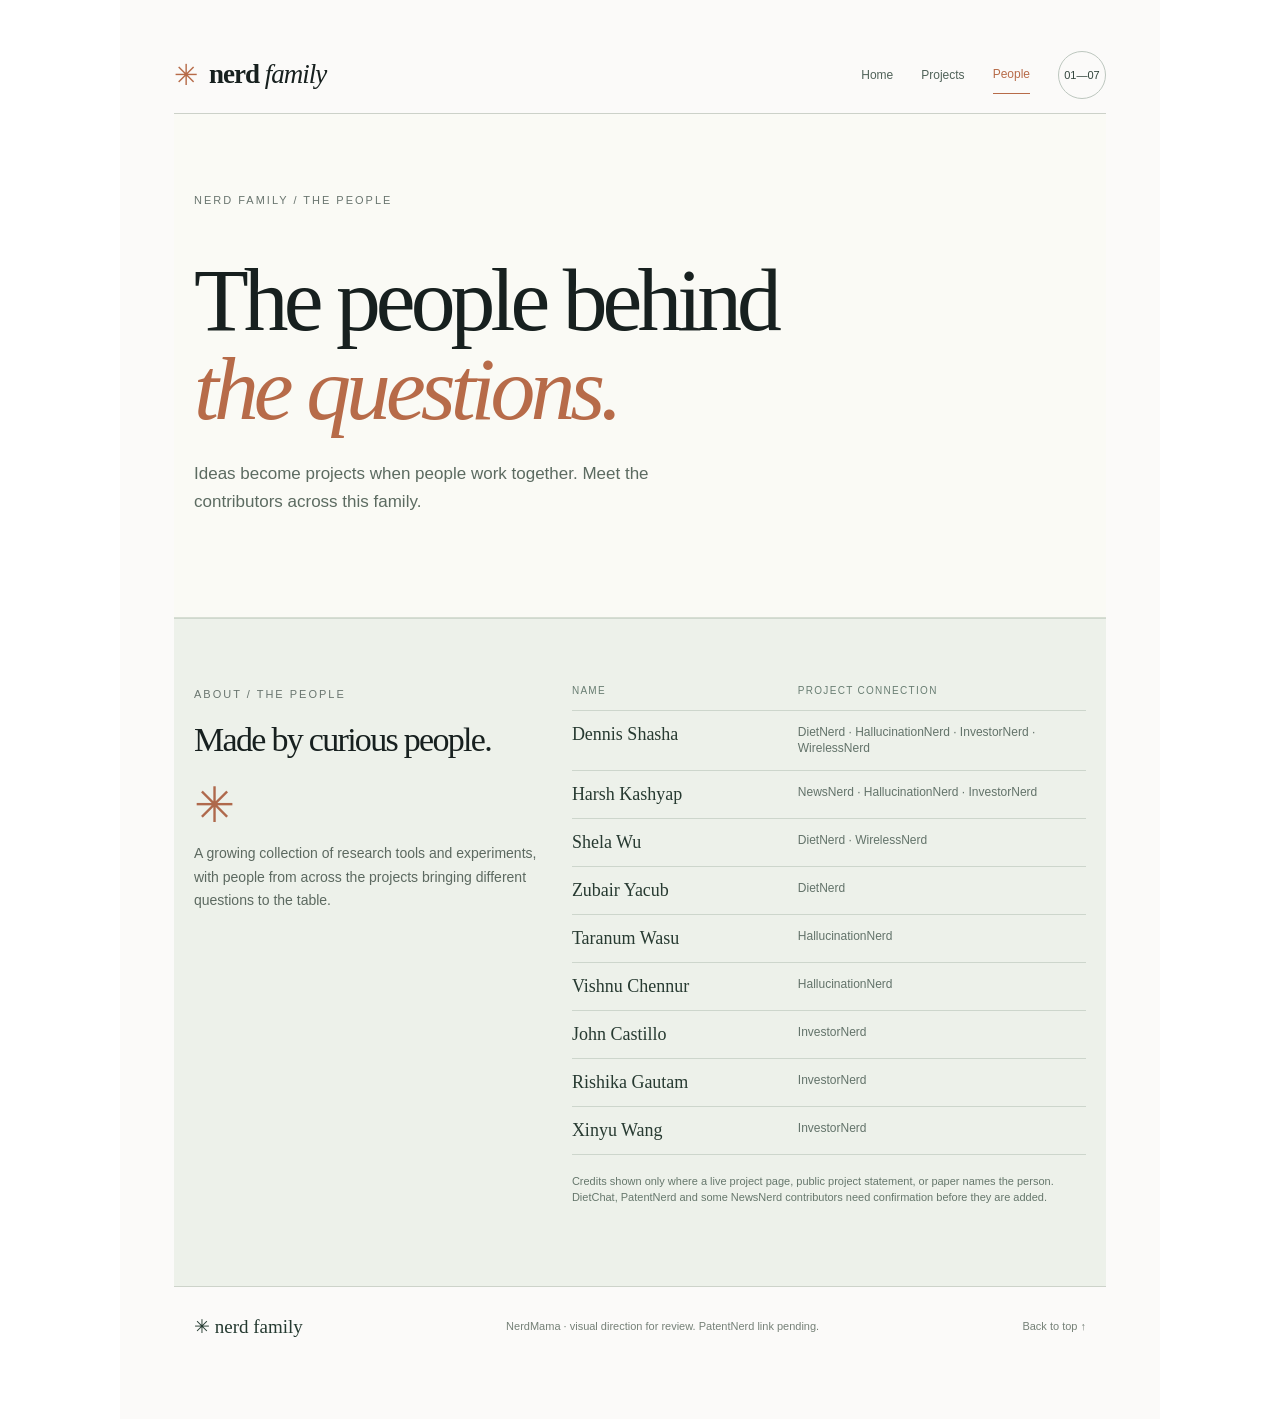
==== commit 881a18ce: "Open project sites from HomeNerd cards" ====
--- a/people.html
+++ b/people.html
@@ -1 +1 @@
-<!doctype html><html lang="en"><head><meta charset="utf-8"><meta name="viewport" content="width=device-width,initial-scale=1"><meta name="color-scheme" content="light"><title>Nerd family - People</title><link rel="stylesheet" href="styles.css"></head><body><div class="file-card"><div class="site-shell"><header class="masthead"><a href="index.html" class="brand" aria-label="Nerd family home"><span class="brand-symbol">✳</span><span>nerd<span class="brand-small"> family</span></span></a><nav class="mast-right" aria-label="Main navigation"><a href="index.html">Home</a><a href="index.html#projects">Projects</a><a href="people.html" aria-current="page">People</a><span class="edition">01—07</span></nav></header><main class="people-page"><div class="people-page-lead"><span class="eyebrow">NERD FAMILY / THE PEOPLE</span><h1>The people behind<br/><em>the questions.</em></h1><p>Ideas become projects when people work together. Meet the contributors across this family.</p></div><section class="about" id="about"><div class="about-intro"><span class="eyebrow">ABOUT / THE PEOPLE</span><h2>Made by curious people.</h2><div class="about-asterisk" aria-hidden="true">✳</div><p>A growing collection of research tools and experiments, with people from across the projects bringing different questions to the table.</p></div><div class="about-list"><div class="about-row about-head"><span>NAME</span><span>PROJECT CONNECTION</span></div><div class="about-row"><strong>Dennis Shasha</strong><span>DietNerd · HallucinationNerd · InvestorNerd · WirelessNerd</span></div><div class="about-row"><strong>Harsh Kashyap</strong><span>NewsNerd · HallucinationNerd · InvestorNerd</span></div><div class="about-row"><strong>Shela Wu</strong><span>DietNerd · WirelessNerd</span></div><div class="about-row"><strong>Zubair Yacub</strong><span>DietNerd</span></div><div class="about-row"><strong>Taranum Wasu</strong><span>HallucinationNerd</span></div><div class="about-row"><strong>Vishnu Chennur</strong><span>HallucinationNerd</span></div><div class="about-row"><strong>John Castillo</strong><span>InvestorNerd</span></div><div class="about-row"><strong>Rishika Gautam</strong><span>InvestorNerd</span></div><div class="about-row"><strong>Xinyu Wang</strong><span>InvestorNerd</span></div><p class="credits-note">Credits shown only where a live project page, public project statement, or paper names the person. DietChat, PatentNerd and some NewsNerd contributors need confirmation before they are added.</p></div></section></main><footer><span class="footer-mark">✳ nerd family</span><span>NerdMama · visual direction for review. Project links are not active.</span><a href="#top">Back to top ↑</a></footer></div></div><script src="script.js" defer></script></body></html>+<!doctype html><html lang="en"><head><meta charset="utf-8"><meta name="viewport" content="width=device-width,initial-scale=1"><meta name="color-scheme" content="light"><title>Nerd family - People</title><link rel="stylesheet" href="styles.css"></head><body><div class="file-card"><div class="site-shell"><header class="masthead"><a href="index.html" class="brand" aria-label="Nerd family home"><span class="brand-symbol">✳</span><span>nerd<span class="brand-small"> family</span></span></a><nav class="mast-right" aria-label="Main navigation"><a href="index.html">Home</a><a href="index.html#projects">Projects</a><a href="people.html" aria-current="page">People</a><span class="edition">01—07</span></nav></header><main class="people-page"><div class="people-page-lead"><span class="eyebrow">NERD FAMILY / THE PEOPLE</span><h1>The people behind<br/><em>the questions.</em></h1><p>Ideas become projects when people work together. Meet the contributors across this family.</p></div><section class="about" id="about"><div class="about-intro"><span class="eyebrow">ABOUT / THE PEOPLE</span><h2>Made by curious people.</h2><div class="about-asterisk" aria-hidden="true">✳</div><p>A growing collection of research tools and experiments, with people from across the projects bringing different questions to the table.</p></div><div class="about-list"><div class="about-row about-head"><span>NAME</span><span>PROJECT CONNECTION</span></div><div class="about-row"><strong>Dennis Shasha</strong><span>DietNerd · HallucinationNerd · InvestorNerd · WirelessNerd</span></div><div class="about-row"><strong>Harsh Kashyap</strong><span>NewsNerd · HallucinationNerd · InvestorNerd</span></div><div class="about-row"><strong>Shela Wu</strong><span>DietNerd · WirelessNerd</span></div><div class="about-row"><strong>Zubair Yacub</strong><span>DietNerd</span></div><div class="about-row"><strong>Taranum Wasu</strong><span>HallucinationNerd</span></div><div class="about-row"><strong>Vishnu Chennur</strong><span>HallucinationNerd</span></div><div class="about-row"><strong>John Castillo</strong><span>InvestorNerd</span></div><div class="about-row"><strong>Rishika Gautam</strong><span>InvestorNerd</span></div><div class="about-row"><strong>Xinyu Wang</strong><span>InvestorNerd</span></div><p class="credits-note">Credits shown only where a live project page, public project statement, or paper names the person. DietChat, PatentNerd and some NewsNerd contributors need confirmation before they are added.</p></div></section></main><footer><span class="footer-mark">✳ nerd family</span><span>NerdMama · visual direction for review. PatentNerd link pending.</span><a href="#top">Back to top ↑</a></footer></div></div><script src="script.js" defer></script></body></html>
--- a/styles.css
+++ b/styles.css
@@ -1454,3 +1454,13 @@
 /* Pointer hover is purely CSS; tap/click remains the fallback. */
 .project:not(.is-flipped):hover .flip-inner { transform:rotateY(180deg); }
 @media (hover:none) { .project:not(.is-flipped):hover .flip-inner { transform:none; } }
+
+/* Link mode: hover reveals the reverse; tap/click opens the verified project site. */
+.project:not(.is-flipped):hover .flip-inner { transform:rotateY(180deg); }
+@media (hover:none) { .project:not(.is-flipped):hover .flip-inner { transform:none; } }
+.project.link-pending { cursor:default; }
+.project.link-pending .flip-inner { transform:none!important; }
+.project.link-pending .flip-back { display:none!important; }
+.project .flip-close { display:none!important; }
+
+.flip-open-hint { display:block; margin:12px 0 0!important; padding-top:7px; border-top:1px solid #abbeb0; color:#385b49!important; font:11px Arial,sans-serif!important; }
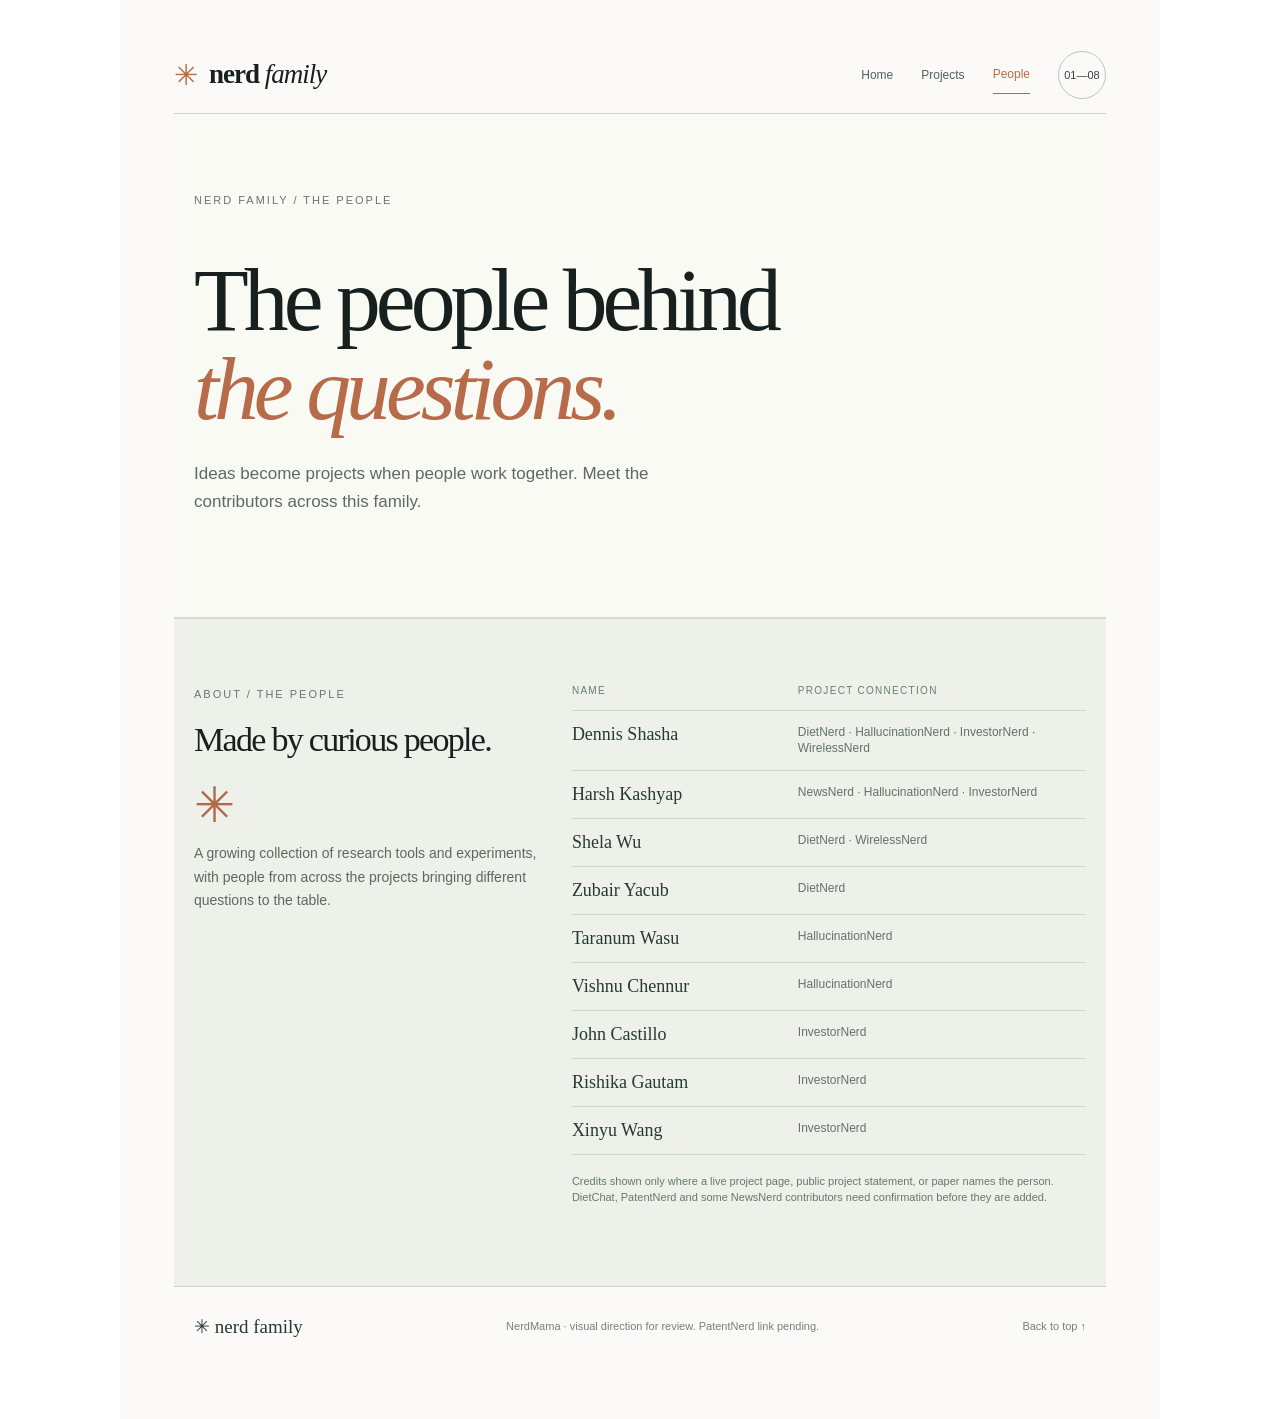
==== commit e0d806ca: "Add AnomalyNerd to HomeNerd collection" ====
--- a/people.html
+++ b/people.html
@@ -1 +1 @@
-<!doctype html><html lang="en"><head><meta charset="utf-8"><meta name="viewport" content="width=device-width,initial-scale=1"><meta name="color-scheme" content="light"><title>Nerd family - People</title><link rel="stylesheet" href="styles.css"></head><body><div class="file-card"><div class="site-shell"><header class="masthead"><a href="index.html" class="brand" aria-label="Nerd family home"><span class="brand-symbol">✳</span><span>nerd<span class="brand-small"> family</span></span></a><nav class="mast-right" aria-label="Main navigation"><a href="index.html">Home</a><a href="index.html#projects">Projects</a><a href="people.html" aria-current="page">People</a><span class="edition">01—07</span></nav></header><main class="people-page"><div class="people-page-lead"><span class="eyebrow">NERD FAMILY / THE PEOPLE</span><h1>The people behind<br/><em>the questions.</em></h1><p>Ideas become projects when people work together. Meet the contributors across this family.</p></div><section class="about" id="about"><div class="about-intro"><span class="eyebrow">ABOUT / THE PEOPLE</span><h2>Made by curious people.</h2><div class="about-asterisk" aria-hidden="true">✳</div><p>A growing collection of research tools and experiments, with people from across the projects bringing different questions to the table.</p></div><div class="about-list"><div class="about-row about-head"><span>NAME</span><span>PROJECT CONNECTION</span></div><div class="about-row"><strong>Dennis Shasha</strong><span>DietNerd · HallucinationNerd · InvestorNerd · WirelessNerd</span></div><div class="about-row"><strong>Harsh Kashyap</strong><span>NewsNerd · HallucinationNerd · InvestorNerd</span></div><div class="about-row"><strong>Shela Wu</strong><span>DietNerd · WirelessNerd</span></div><div class="about-row"><strong>Zubair Yacub</strong><span>DietNerd</span></div><div class="about-row"><strong>Taranum Wasu</strong><span>HallucinationNerd</span></div><div class="about-row"><strong>Vishnu Chennur</strong><span>HallucinationNerd</span></div><div class="about-row"><strong>John Castillo</strong><span>InvestorNerd</span></div><div class="about-row"><strong>Rishika Gautam</strong><span>InvestorNerd</span></div><div class="about-row"><strong>Xinyu Wang</strong><span>InvestorNerd</span></div><p class="credits-note">Credits shown only where a live project page, public project statement, or paper names the person. DietChat, PatentNerd and some NewsNerd contributors need confirmation before they are added.</p></div></section></main><footer><span class="footer-mark">✳ nerd family</span><span>NerdMama · visual direction for review. PatentNerd link pending.</span><a href="#top">Back to top ↑</a></footer></div></div><script src="script.js" defer></script></body></html>+<!doctype html><html lang="en"><head><meta charset="utf-8"><meta name="viewport" content="width=device-width,initial-scale=1"><meta name="color-scheme" content="light"><title>Nerd family - People</title><link rel="stylesheet" href="styles.css"></head><body><div class="file-card"><div class="site-shell"><header class="masthead"><a href="index.html" class="brand" aria-label="Nerd family home"><span class="brand-symbol">✳</span><span>nerd<span class="brand-small"> family</span></span></a><nav class="mast-right" aria-label="Main navigation"><a href="index.html">Home</a><a href="index.html#projects">Projects</a><a href="people.html" aria-current="page">People</a><span class="edition">01—08</span></nav></header><main class="people-page"><div class="people-page-lead"><span class="eyebrow">NERD FAMILY / THE PEOPLE</span><h1>The people behind<br/><em>the questions.</em></h1><p>Ideas become projects when people work together. Meet the contributors across this family.</p></div><section class="about" id="about"><div class="about-intro"><span class="eyebrow">ABOUT / THE PEOPLE</span><h2>Made by curious people.</h2><div class="about-asterisk" aria-hidden="true">✳</div><p>A growing collection of research tools and experiments, with people from across the projects bringing different questions to the table.</p></div><div class="about-list"><div class="about-row about-head"><span>NAME</span><span>PROJECT CONNECTION</span></div><div class="about-row"><strong>Dennis Shasha</strong><span>DietNerd · HallucinationNerd · InvestorNerd · WirelessNerd</span></div><div class="about-row"><strong>Harsh Kashyap</strong><span>NewsNerd · HallucinationNerd · InvestorNerd</span></div><div class="about-row"><strong>Shela Wu</strong><span>DietNerd · WirelessNerd</span></div><div class="about-row"><strong>Zubair Yacub</strong><span>DietNerd</span></div><div class="about-row"><strong>Taranum Wasu</strong><span>HallucinationNerd</span></div><div class="about-row"><strong>Vishnu Chennur</strong><span>HallucinationNerd</span></div><div class="about-row"><strong>John Castillo</strong><span>InvestorNerd</span></div><div class="about-row"><strong>Rishika Gautam</strong><span>InvestorNerd</span></div><div class="about-row"><strong>Xinyu Wang</strong><span>InvestorNerd</span></div><p class="credits-note">Credits shown only where a live project page, public project statement, or paper names the person. DietChat, PatentNerd and some NewsNerd contributors need confirmation before they are added.</p></div></section></main><footer><span class="footer-mark">✳ nerd family</span><span>NerdMama · visual direction for review. PatentNerd link pending.</span><a href="#top">Back to top ↑</a></footer></div></div><script src="script.js" defer></script></body></html>
--- a/styles.css
+++ b/styles.css
@@ -1464,3 +1464,44 @@
 .project .flip-close { display:none!important; }
 
 .flip-open-hint { display:block; margin:12px 0 0!important; padding-top:7px; border-top:1px solid #abbeb0; color:#385b49!important; font:11px Arial,sans-serif!important; }
+
+/* Eight-card layout: the pending AnomalyNerd tile completes the last row. */
+@media (min-width:761px) {
+ .project-grid:has(.featured) > .project:nth-child(7) { grid-column:auto; display:block; min-height:0; }
+ .project-grid:has(.featured) > .project:nth-child(7) .flip-front { display:block; min-height:0; }
+ .project-grid:has(.featured) > .project:nth-child(7) .art-frame { height:162px; min-height:0; }
+ .project-grid:has(.featured) > .project:nth-child(7) .project-copy { display:block; padding:20px 20px 22px; }
+ .project-grid:has(.featured) > .project:nth-child(7) h3 { font-size:29px; margin:15px 0 8px; }
+ .project-grid:has(.featured) > .project:nth-child(7) p { min-height:42px; }
+ .project-grid:has(.featured) > .project:nth-child(7) .domain { margin-top:22px; }
+ .project-grid:has(.featured) > .project:last-child { grid-column:auto; min-height:0; }
+ .project-grid:has(.featured) > .project:last-child .flip-front { display:block; min-height:0; }
+ .project-grid:has(.featured) > .project:last-child .art-frame { height:162px; min-height:0; }
+ .project-grid:has(.featured) > .project:last-child .project-copy { display:block; padding:20px 20px 22px; }
+ .project-grid:has(.featured) > .project:last-child h3 { font-size:29px; margin:15px 0 8px; }
+ .project-grid:has(.featured) > .project:last-child p { min-height:42px; }
+ .project-grid:has(.featured) > .project:last-child .domain { margin-top:22px; }
+}
+.art-anomaly { background:#e4e0e9; }
+.anomaly-ping { transform-box:fill-box; transform-origin:center; animation:anomaly-pulse 4.5s ease-in-out infinite; }
+@keyframes anomaly-pulse { 0%,100% { opacity:.3; transform:scale(.8); } 50% { opacity:.75; transform:scale(1.18); } }
+@media (prefers-reduced-motion:reduce) { .anomaly-ping { animation:none!important; transform:none!important; } }
+/* The last-child layout from seven cards must not leak into eight cards. */
+@media (min-width:761px) {
+ .project-grid:has(.featured) > .project:last-child { grid-column:auto; display:block; min-height:0; }
+ .project-grid:has(.featured) > .project:last-child .flip-front { display:block; min-height:0; }
+ .project-grid:has(.featured) > .project:last-child .art-frame { height:162px; min-height:0; }
+ .project-grid:has(.featured) > .project:last-child .project-copy { display:block; padding:20px 20px 22px; }
+ .project-grid:has(.featured) > .project:last-child h3 { font-size:29px; margin:15px 0 8px; }
+ .project-grid:has(.featured) > .project:last-child p { min-height:42px; }
+ .project-grid:has(.featured) > .project:last-child .domain { margin-top:22px; }
+}
+@media (min-width:761px) {
+ .project-grid:has(.featured) > .project:last-child { grid-column:auto!important; display:block!important; min-height:0!important; }
+ .project-grid:has(.featured) > .project:last-child .flip-front { display:block!important; min-height:0!important; }
+ .project-grid:has(.featured) > .project:last-child .art-frame { height:162px!important; min-height:0!important; }
+ .project-grid:has(.featured) > .project:last-child .project-copy { display:block!important; padding:20px 20px 22px!important; }
+ .project-grid:has(.featured) > .project:last-child h3 { font-size:29px!important; margin:15px 0 8px!important; }
+ .project-grid:has(.featured) > .project:last-child p { min-height:42px!important; }
+ .project-grid:has(.featured) > .project:last-child .domain { margin-top:22px!important; }
+}
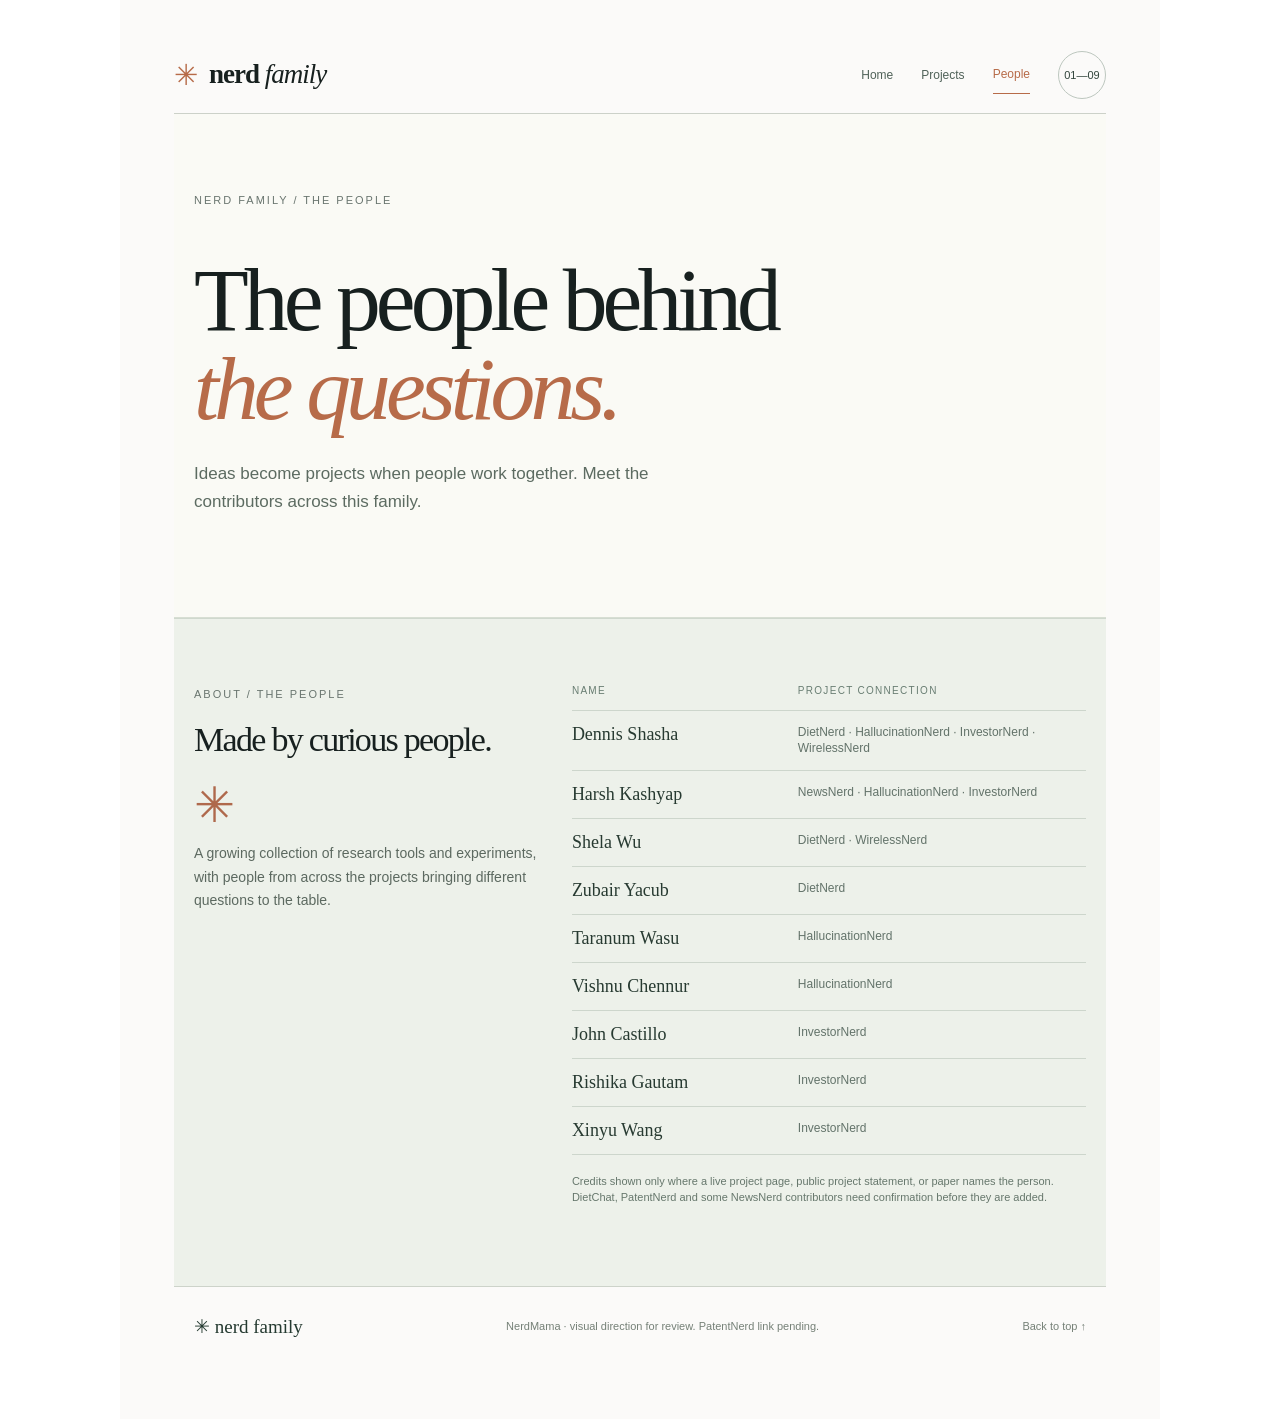
==== commit 5167c121: "Expand HomeNerd project gallery" ====
--- a/people.html
+++ b/people.html
@@ -1 +1 @@
-<!doctype html><html lang="en"><head><meta charset="utf-8"><meta name="viewport" content="width=device-width,initial-scale=1"><meta name="color-scheme" content="light"><title>Nerd family - People</title><link rel="stylesheet" href="styles.css"></head><body><div class="file-card"><div class="site-shell"><header class="masthead"><a href="index.html" class="brand" aria-label="Nerd family home"><span class="brand-symbol">✳</span><span>nerd<span class="brand-small"> family</span></span></a><nav class="mast-right" aria-label="Main navigation"><a href="index.html">Home</a><a href="index.html#projects">Projects</a><a href="people.html" aria-current="page">People</a><span class="edition">01—08</span></nav></header><main class="people-page"><div class="people-page-lead"><span class="eyebrow">NERD FAMILY / THE PEOPLE</span><h1>The people behind<br/><em>the questions.</em></h1><p>Ideas become projects when people work together. Meet the contributors across this family.</p></div><section class="about" id="about"><div class="about-intro"><span class="eyebrow">ABOUT / THE PEOPLE</span><h2>Made by curious people.</h2><div class="about-asterisk" aria-hidden="true">✳</div><p>A growing collection of research tools and experiments, with people from across the projects bringing different questions to the table.</p></div><div class="about-list"><div class="about-row about-head"><span>NAME</span><span>PROJECT CONNECTION</span></div><div class="about-row"><strong>Dennis Shasha</strong><span>DietNerd · HallucinationNerd · InvestorNerd · WirelessNerd</span></div><div class="about-row"><strong>Harsh Kashyap</strong><span>NewsNerd · HallucinationNerd · InvestorNerd</span></div><div class="about-row"><strong>Shela Wu</strong><span>DietNerd · WirelessNerd</span></div><div class="about-row"><strong>Zubair Yacub</strong><span>DietNerd</span></div><div class="about-row"><strong>Taranum Wasu</strong><span>HallucinationNerd</span></div><div class="about-row"><strong>Vishnu Chennur</strong><span>HallucinationNerd</span></div><div class="about-row"><strong>John Castillo</strong><span>InvestorNerd</span></div><div class="about-row"><strong>Rishika Gautam</strong><span>InvestorNerd</span></div><div class="about-row"><strong>Xinyu Wang</strong><span>InvestorNerd</span></div><p class="credits-note">Credits shown only where a live project page, public project statement, or paper names the person. DietChat, PatentNerd and some NewsNerd contributors need confirmation before they are added.</p></div></section></main><footer><span class="footer-mark">✳ nerd family</span><span>NerdMama · visual direction for review. PatentNerd link pending.</span><a href="#top">Back to top ↑</a></footer></div></div><script src="script.js" defer></script></body></html>+<!doctype html><html lang="en"><head><meta charset="utf-8"><meta name="viewport" content="width=device-width,initial-scale=1"><meta name="color-scheme" content="light"><title>Nerd family - People</title><link rel="icon" type="image/svg+xml" href="favicon.svg"><link rel="stylesheet" href="styles.css"></head><body><div class="file-card"><div class="site-shell"><header class="masthead"><a href="index.html" class="brand" aria-label="Nerd family home"><span class="brand-symbol">✳</span><span>nerd<span class="brand-small"> family</span></span></a><nav class="mast-right" aria-label="Main navigation"><a href="index.html">Home</a><a href="index.html#projects">Projects</a><a href="people.html" aria-current="page">People</a><span class="edition">01—09</span></nav></header><main class="people-page"><div class="people-page-lead"><span class="eyebrow">NERD FAMILY / THE PEOPLE</span><h1>The people behind<br/><em>the questions.</em></h1><p>Ideas become projects when people work together. Meet the contributors across this family.</p></div><section class="about" id="about"><div class="about-intro"><span class="eyebrow">ABOUT / THE PEOPLE</span><h2>Made by curious people.</h2><div class="about-asterisk" aria-hidden="true">✳</div><p>A growing collection of research tools and experiments, with people from across the projects bringing different questions to the table.</p></div><div class="about-list"><div class="about-row about-head"><span>NAME</span><span>PROJECT CONNECTION</span></div><div class="about-row"><strong>Dennis Shasha</strong><span>DietNerd · HallucinationNerd · InvestorNerd · WirelessNerd</span></div><div class="about-row"><strong>Harsh Kashyap</strong><span>NewsNerd · HallucinationNerd · InvestorNerd</span></div><div class="about-row"><strong>Shela Wu</strong><span>DietNerd · WirelessNerd</span></div><div class="about-row"><strong>Zubair Yacub</strong><span>DietNerd</span></div><div class="about-row"><strong>Taranum Wasu</strong><span>HallucinationNerd</span></div><div class="about-row"><strong>Vishnu Chennur</strong><span>HallucinationNerd</span></div><div class="about-row"><strong>John Castillo</strong><span>InvestorNerd</span></div><div class="about-row"><strong>Rishika Gautam</strong><span>InvestorNerd</span></div><div class="about-row"><strong>Xinyu Wang</strong><span>InvestorNerd</span></div><p class="credits-note">Credits shown only where a live project page, public project statement, or paper names the person. DietChat, PatentNerd and some NewsNerd contributors need confirmation before they are added.</p></div></section></main><footer><span class="footer-mark">✳ nerd family</span><span>NerdMama · visual direction for review. PatentNerd link pending.</span><a href="#top">Back to top ↑</a></footer></div></div><script src="script.js" defer></script></body></html>
--- a/styles.css
+++ b/styles.css
@@ -1505,3 +1505,145 @@
  .project-grid:has(.featured) > .project:last-child p { min-height:42px!important; }
  .project-grid:has(.featured) > .project:last-child .domain { margin-top:22px!important; }
 }
+/* Ninth card keeps the regular three-column grid; override old seven-card last-child span. */
+@media (min-width:761px) {
+ .project-grid:has(.featured) > .project:last-child { grid-column:auto!important; display:block!important; min-height:0!important; }
+ .project-grid:has(.featured) > .project:last-child .flip-front { display:block!important; min-height:0!important; }
+ .project-grid:has(.featured) > .project:last-child .art-frame { height:162px!important; min-height:0!important; }
+ .project-grid:has(.featured) > .project:last-child .project-copy { display:block!important; padding:20px 20px 22px!important; }
+ .project-grid:has(.featured) > .project:last-child h3 { font-size:29px!important; margin:15px 0 8px!important; }
+ .project-grid:has(.featured) > .project:last-child p { min-height:42px!important; }
+ .project-grid:has(.featured) > .project:last-child .domain { margin-top:22px!important; }
+}
+.art-operations { background:#e3e6df; }
+.operations-flow { animation:operations-shift 4.6s ease-in-out infinite; }
+@keyframes operations-shift { 0%,100% { opacity:.4; transform:translateX(0); } 50% { opacity:1; transform:translateX(6px); } }
+@media (prefers-reduced-motion:reduce) { .operations-flow { animation:none!important; transform:none!important; } }
+/* Harsh-approved motion: staggered arrival, restrained pointer tilt, deeper flip. */
+@media (prefers-reduced-motion:no-preference) {
+ .project { animation:tile-arrive .65s cubic-bezier(.2,.7,.2,1) backwards; }
+ .project:nth-child(2) { animation-delay:.07s; }
+ .project:nth-child(3) { animation-delay:.14s; }
+ .project:nth-child(4) { animation-delay:.21s; }
+ .project:nth-child(5) { animation-delay:.28s; }
+ .project:nth-child(6) { animation-delay:.35s; }
+ .project:nth-child(7) { animation-delay:.42s; }
+ .project:nth-child(8) { animation-delay:.49s; }
+ .project:nth-child(9) { animation-delay:.56s; }
+ @keyframes tile-arrive { from { opacity:0; transform:translateY(17px); } to { opacity:1; transform:translateY(0); } }
+}
+@media (hover:hover) and (pointer:fine) and (prefers-reduced-motion:no-preference) {
+ .project:hover { transform:perspective(1100px) rotateX(var(--tilt-x,0deg)) rotateY(var(--tilt-y,0deg)) translateY(-4px); box-shadow:0 15px 30px #2035281c; }
+ .project:not(.link-pending):hover .flip-inner { transform:rotateY(180deg); }
+}
+@media (hover:hover) and (pointer:fine) {
+ .project:not(.link-pending) .flip-front { transform:translateZ(1px); }
+ .project:not(.link-pending) .flip-back { transform:rotateY(180deg) translateZ(1px); box-shadow:inset 0 0 0 1px #718b7833; }
+}
+@media (prefers-reduced-motion:reduce) {
+ .project, .project .flip-inner, .project .art-frame svg { animation:none!important; transition:none!important; }
+ .project:hover { transform:none!important; box-shadow:none!important; }
+ .project .flip-inner, .project:hover .flip-inner { transform:none!important; }
+ .project .flip-front { visibility:visible!important; }
+ .project .flip-back { display:none!important; }
+}
+/* The ninth, in-progress card closes the collection as a quiet horizontal tile. */
+@media (min-width:761px) {
+ .project-grid:has(.featured) > .project:last-child { grid-column:span 3!important; }
+ .project-grid:has(.featured) > .project:last-child .flip-front { display:grid!important; grid-template-columns:38% 62%!important; min-height:190px!important; }
+ .project-grid:has(.featured) > .project:last-child .art-frame { height:100%!important; min-height:190px!important; }
+ .project-grid:has(.featured) > .project:last-child .project-copy { display:flex!important; flex-direction:column!important; padding:24px 28px!important; }
+ .project-grid:has(.featured) > .project:last-child h3 { font-size:32px!important; margin:19px 0 8px!important; }
+ .project-grid:has(.featured) > .project:last-child p { min-height:0!important; }
+ .project-grid:has(.featured) > .project:last-child .domain { margin-top:auto!important; }
+}
+
+/* Ten cards: OperationsNerd returns to a regular tile; CustomNerd closes the last row. */
+@media (min-width:761px) {
+ .project-grid:has(.featured) > .project:nth-child(9) { grid-column:auto!important; display:block!important; min-height:0!important; }
+ .project-grid:has(.featured) > .project:nth-child(9) .flip-front { display:block!important; min-height:0!important; }
+ .project-grid:has(.featured) > .project:nth-child(9) .art-frame { height:162px!important; min-height:0!important; }
+ .project-grid:has(.featured) > .project:nth-child(9) .project-copy { display:block!important; padding:20px 20px 22px!important; }
+ .project-grid:has(.featured) > .project:nth-child(9) h3 { font-size:29px!important; margin:15px 0 8px!important; }
+ .project-grid:has(.featured) > .project:nth-child(9) p { min-height:42px!important; }
+ .project-grid:has(.featured) > .project:nth-child(9) .domain { margin-top:22px!important; }
+}
+.art-custom { background:#e0e9df; }
+.custom-spark { transform-box:fill-box; transform-origin:center; animation:custom-glimmer 4.5s ease-in-out infinite; }
+@keyframes custom-glimmer { 0%,75%,100% { opacity:.55; transform:scale(1); } 87% { opacity:1; transform:scale(1.09); } }
+@media (prefers-reduced-motion:no-preference) { .project:nth-child(10) { animation-delay:.63s; } }
+@media (prefers-reduced-motion:reduce) { .custom-spark { animation:none!important; transform:none!important; } }
+/* Row four has OperationsNerd (one column) and CustomNerd (two columns). */
+@media (min-width:761px) { .project-grid:has(.featured) > .project:last-child { grid-column:span 2!important; } }
+/* Exploratory only: per-site screenshot crops in quiet, site-informed color mats. */
+.project-site-shot { width:100%; margin:0 0 8px; padding:5px; border:1px solid var(--shot-line,#abc6ad); background:var(--shot-mat,#f1f5e8); box-shadow:0 3px 8px #213e2c13; }
+.project-site-shot img { width:100%; height:76px; object-fit:cover; display:block; }
+.project-site-shot figcaption { padding:5px 1px 0; color:#4d6055; font:9px/1.15 Arial,sans-serif; }
+.shot-dietchat-about { --shot-mat:#eef4c9; --shot-line:#afbd88; }
+.shot-dietnerd { --shot-mat:#eaf4fa; --shot-line:#a6c8d2; }
+.shot-hallucinationnerd { --shot-mat:#f3ede5; --shot-line:#c9baae; }
+.shot-investornerd { --shot-mat:#e7f4d7; --shot-line:#9ec391; }
+.shot-wirelessnerd { --shot-mat:#e8eaf9; --shot-line:#a9b4d4; }
+.project:has(.shot-dietchat-about) .flip-back { background:#e9f0df; }
+.project:has(.shot-dietnerd) .flip-back { background:#e9f1f2; }
+.project:has(.shot-hallucinationnerd) .flip-back { background:#eee9e1; }
+.project:has(.shot-investornerd) .flip-back { background:#e8f0e1; }
+.project:has(.shot-wirelessnerd) .flip-back { background:#e8ebe9; }
+.project:has(.project-site-shot) .flip-back { padding:14px 17px; }
+.project:has(.project-site-shot) .flip-back-body h3 { font-size:clamp(17px,1.6vw,24px); margin:3px 0 5px; }
+.project:has(.project-site-shot) .flip-back-body p { font-size:11px; line-height:1.3; margin:0 0 6px; }
+.project:has(.project-site-shot) .flip-question { padding-top:5px; }
+.project:has(.project-site-shot) .flip-question q { font-size:12px; }
+.project:has(.project-site-shot) .flip-question span { font-size:8px; margin-bottom:3px; }
+.site-shot-held { height:98px; border:1px dashed #9fab9e; display:flex; flex-direction:column; gap:5px; align-items:center; justify-content:center; background:#f0f3ec; color:#56665a; margin-bottom:10px; }
+.site-shot-held strong { font:21px Georgia,serif; color:#334d41; }
+.site-shot-held span { font:9px Arial,sans-serif; }
+/* Contain all preview backs with no internal scrolling at narrow card width. */
+.project:has(.site-shot-held) .flip-back { padding:14px 17px; }
+.project:has(.site-shot-held) .flip-back-body h3,
+.project:has(.project-site-shot) .flip-back-body h3 { font-size:19px; line-height:1.1; margin:3px 0 5px; }
+.project:has(.site-shot-held) .flip-back-body p { font-size:11px; line-height:1.3; margin:0 0 6px; }
+.project:has(.site-shot-held) .flip-question { padding-top:5px; }
+.project:has(.site-shot-held) .flip-question q { font-size:12px; }
+.project:has(.site-shot-held) .flip-question span { font-size:8px; margin-bottom:3px; }
+.project:has(.site-shot-held) .site-shot-held { height:88px; }
+.project:has(.project-site-shot) .flip-open-hint,
+.project:has(.site-shot-held) .flip-open-hint { margin-top:6px!important; padding-top:5px; font-size:10px!important; }
+
+/* Unlinked AnomalyNerd still exposes its review image on hover, tap or keyboard. */
+.shot-anomalynerd { --shot-mat:#f1e9f5; --shot-line:#c8aed3; }
+.project:has(.shot-anomalynerd) .flip-back { background:#f8f3fa; }
+.project.preview-flip { cursor:pointer; }
+.project.preview-flip.is-flipped .flip-inner { transform:rotateY(180deg); }
+.project.preview-flip .flip-front { transform:translateZ(1px); }
+.project.preview-flip .flip-back { transform:rotateY(180deg) translateZ(1px); }
+@media (hover:hover) and (pointer:fine) and (prefers-reduced-motion:no-preference) {
+ .project.preview-flip:hover .flip-inner { transform:rotateY(180deg); }
+}
+@media (prefers-reduced-motion:reduce) {
+ .project.preview-flip.is-flipped .flip-front { display:none!important; }
+ .project.preview-flip.is-flipped .flip-back { display:flex!important; transform:none!important; visibility:visible!important; position:relative!important; }
+}
+
+.shot-customnerd { --shot-mat:#eef4fa; --shot-line:#bbc7d5; }
+.project:has(.shot-customnerd) .flip-back { background:#eaf1f7; }
+
+/* Dynamic priority shuffle: the first card is featured and the final card fills the row,
+   regardless of which project each happens to be. */
+@media (min-width:761px) {
+ .project-grid:has(.featured) > .project:nth-child(9) { grid-column:auto!important; display:block!important; min-height:0!important; }
+ .project-grid:has(.featured) > .project:nth-child(9) .flip-front { display:block!important; min-height:0!important; }
+ .project-grid:has(.featured) > .project:nth-child(9) .art-frame { height:162px!important; min-height:0!important; }
+ .project-grid:has(.featured) > .project:nth-child(9) .project-copy { display:block!important; padding:20px 20px 22px!important; }
+ .project-grid:has(.featured) > .project:nth-child(9) h3 { font-size:29px!important; margin:15px 0 8px!important; }
+ .project-grid:has(.featured) > .project:nth-child(9) p { min-height:42px!important; }
+ .project-grid:has(.featured) > .project:nth-child(9) .domain { margin-top:22px!important; }
+}
+
+.shot-operationsnerd { --shot-mat:#f4f4ef; --shot-line:#c6c8bf; }
+.project:has(.shot-operationsnerd) .flip-back { background:#f0f1ed; }
+
+@media (prefers-reduced-motion:reduce) {
+ .project.preview-flip.is-flipped .flip-front { display:none!important; }
+ .project.preview-flip.is-flipped .flip-back { display:flex!important; transform:none!important; visibility:visible!important; position:relative!important; }
+}
